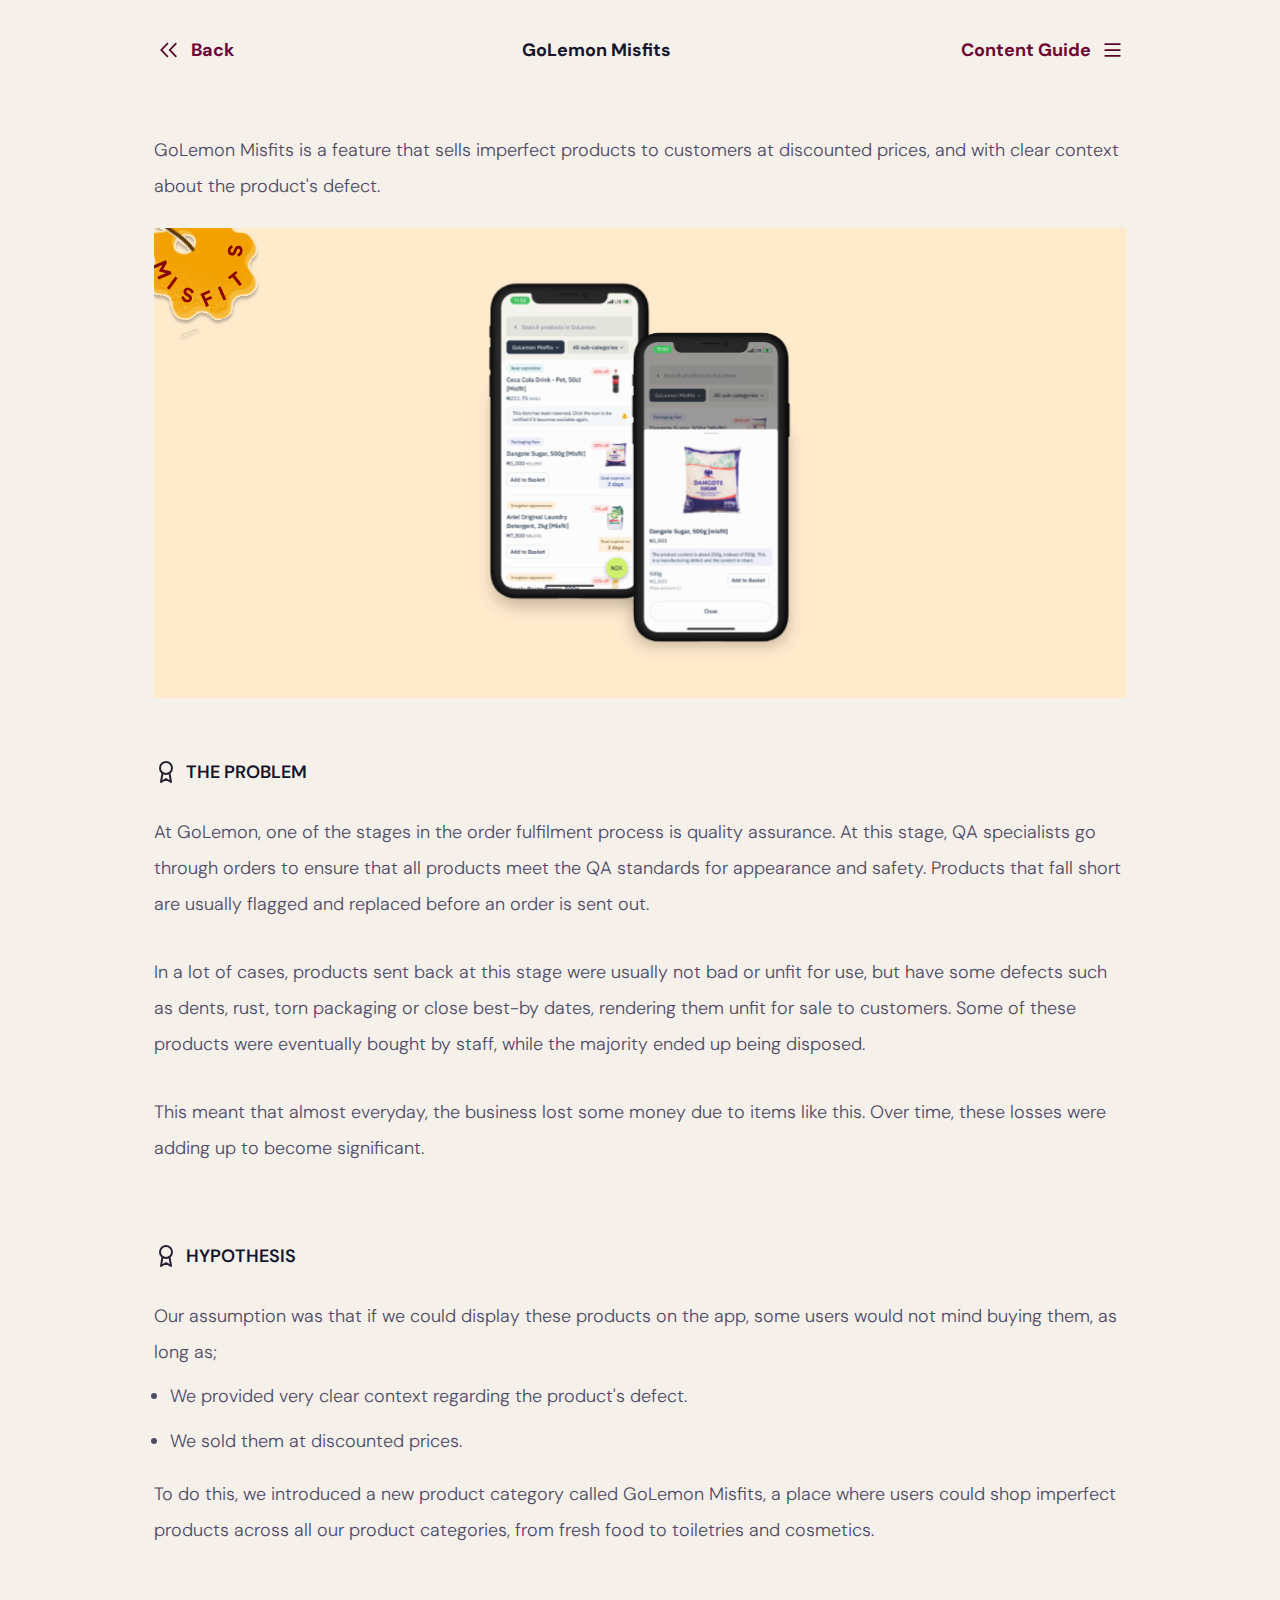
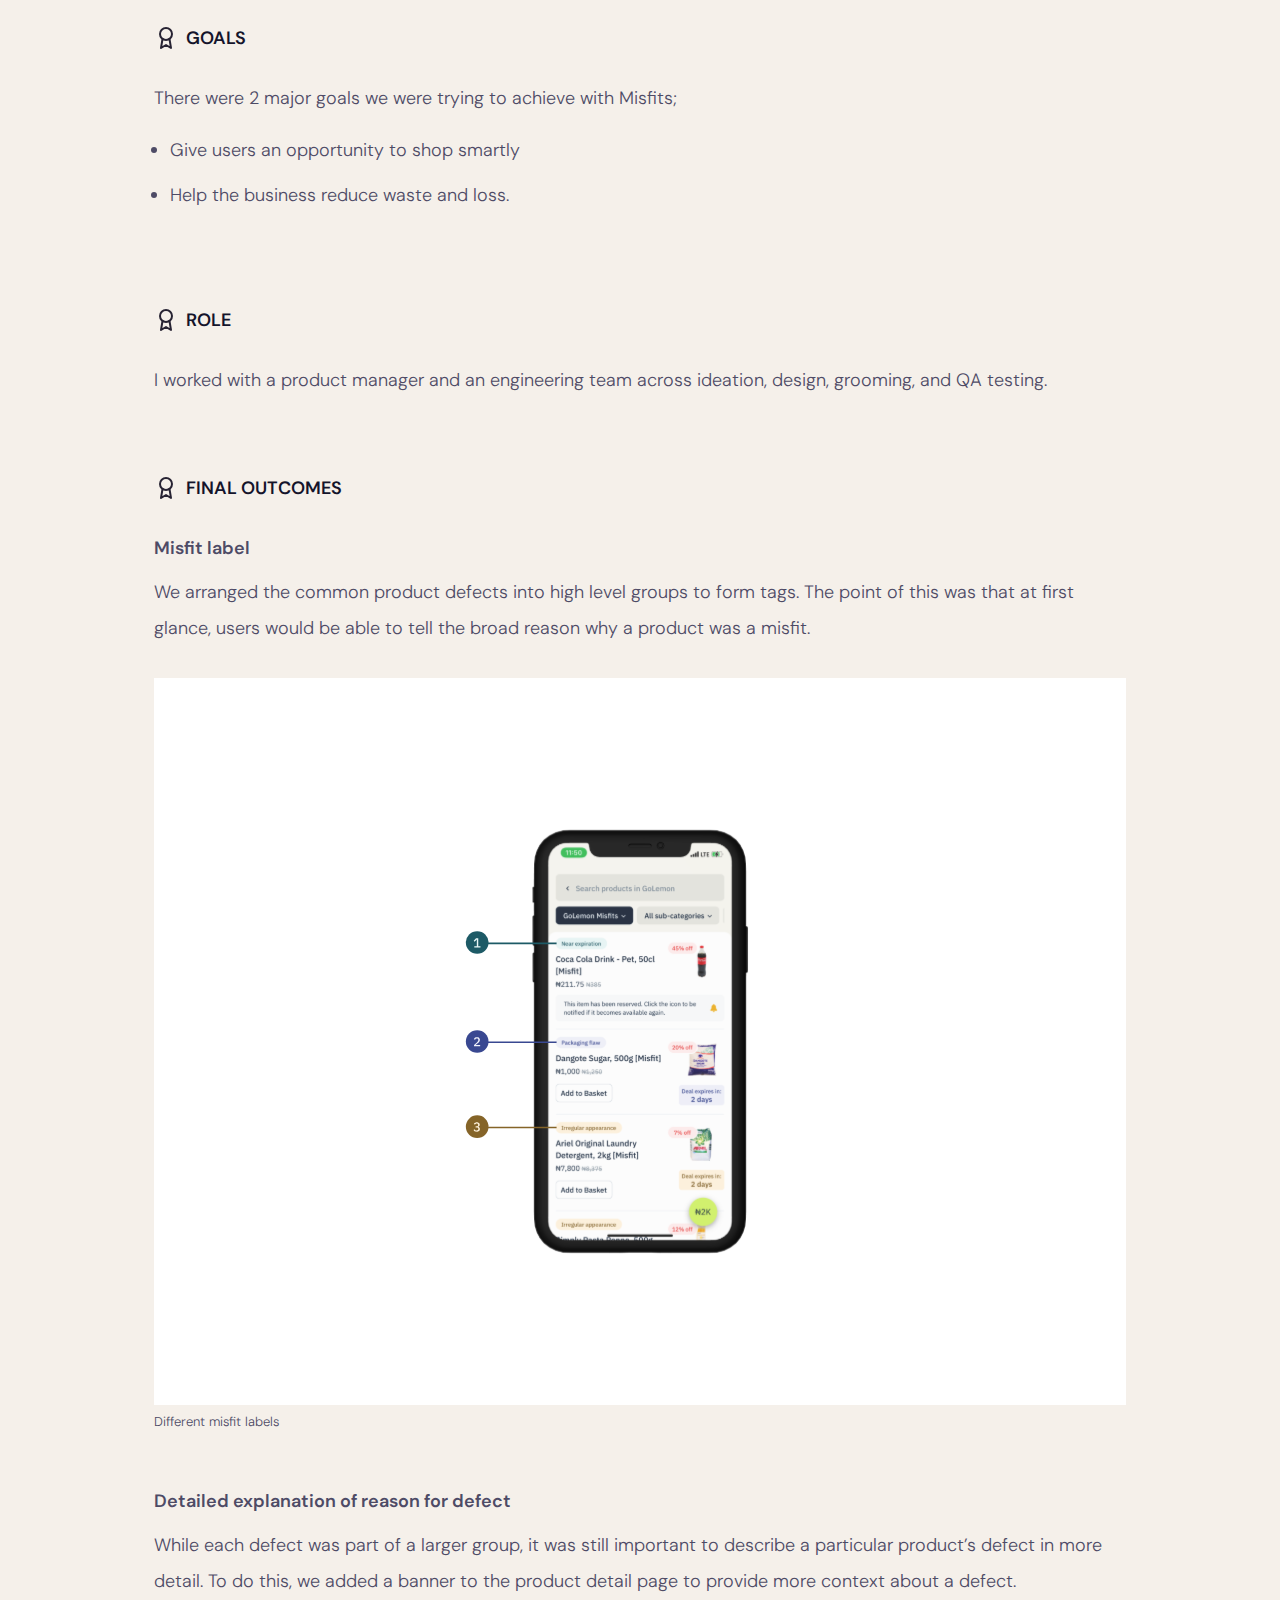
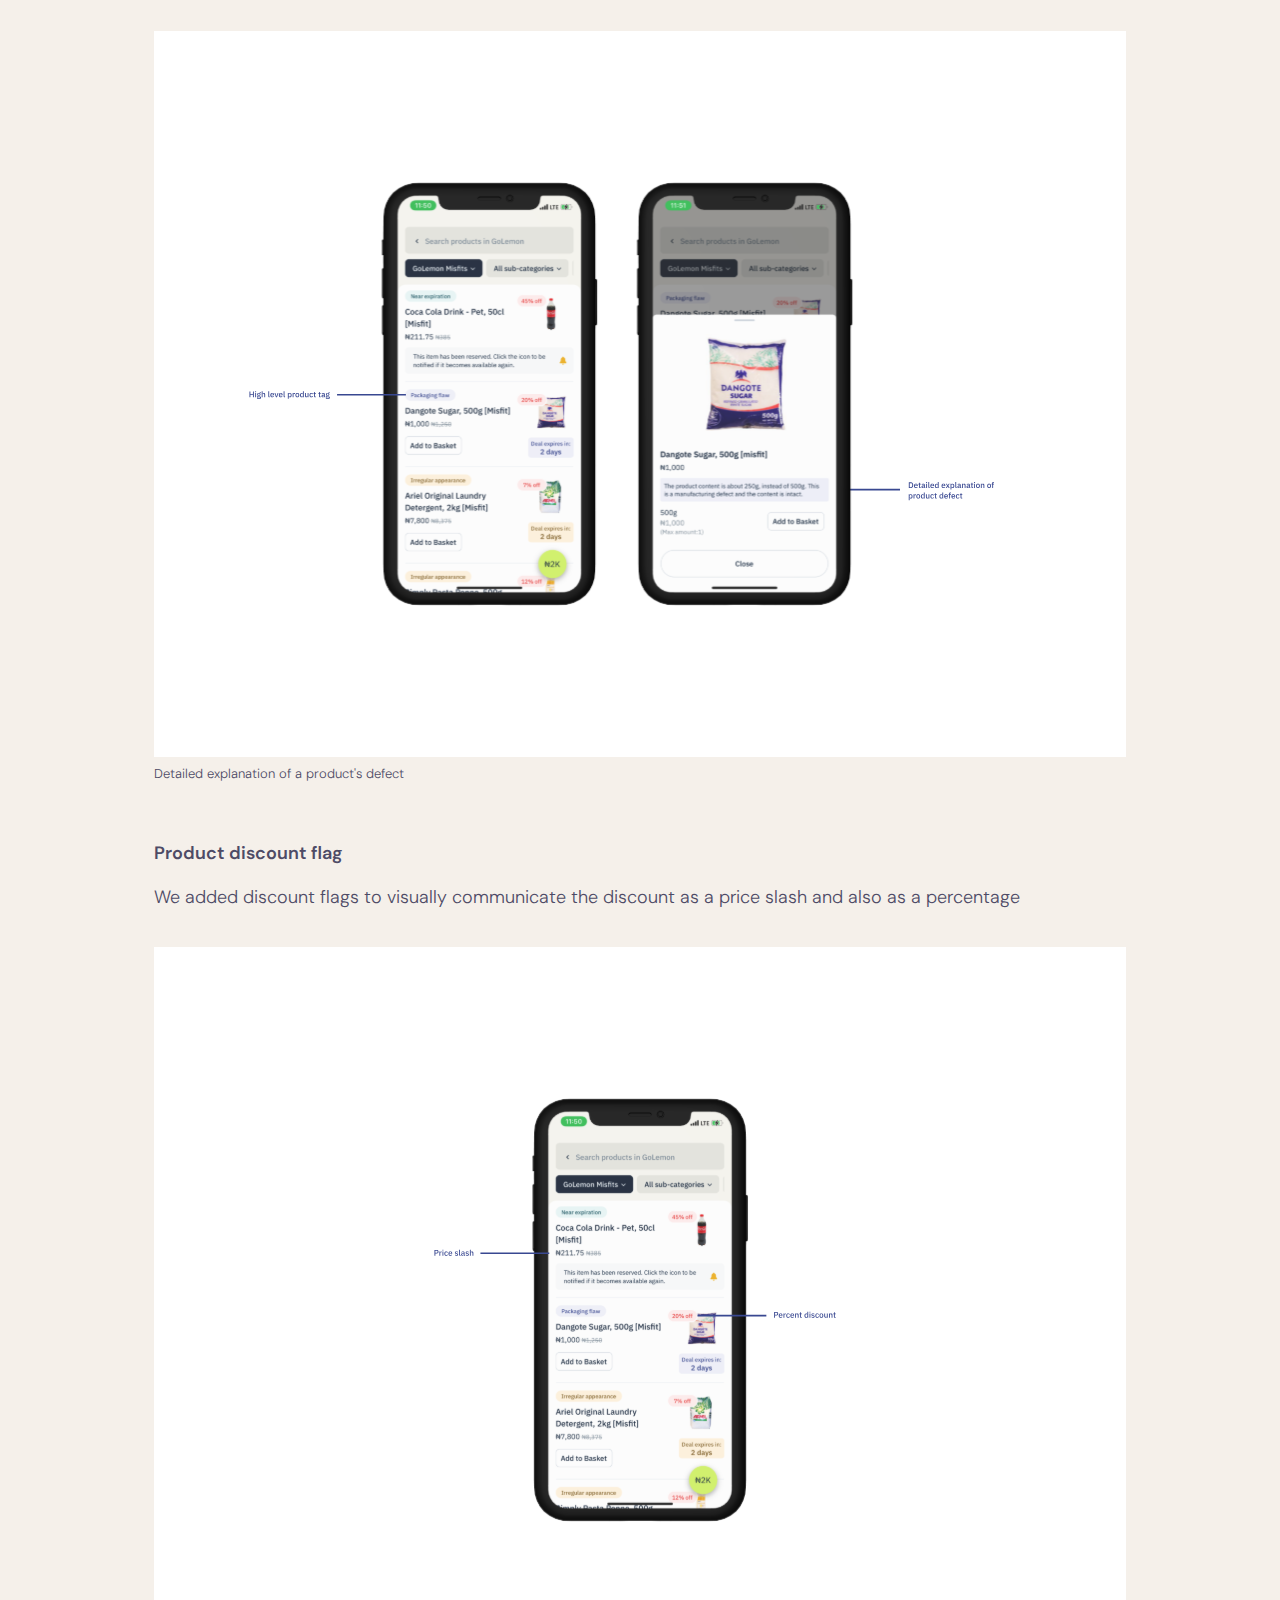
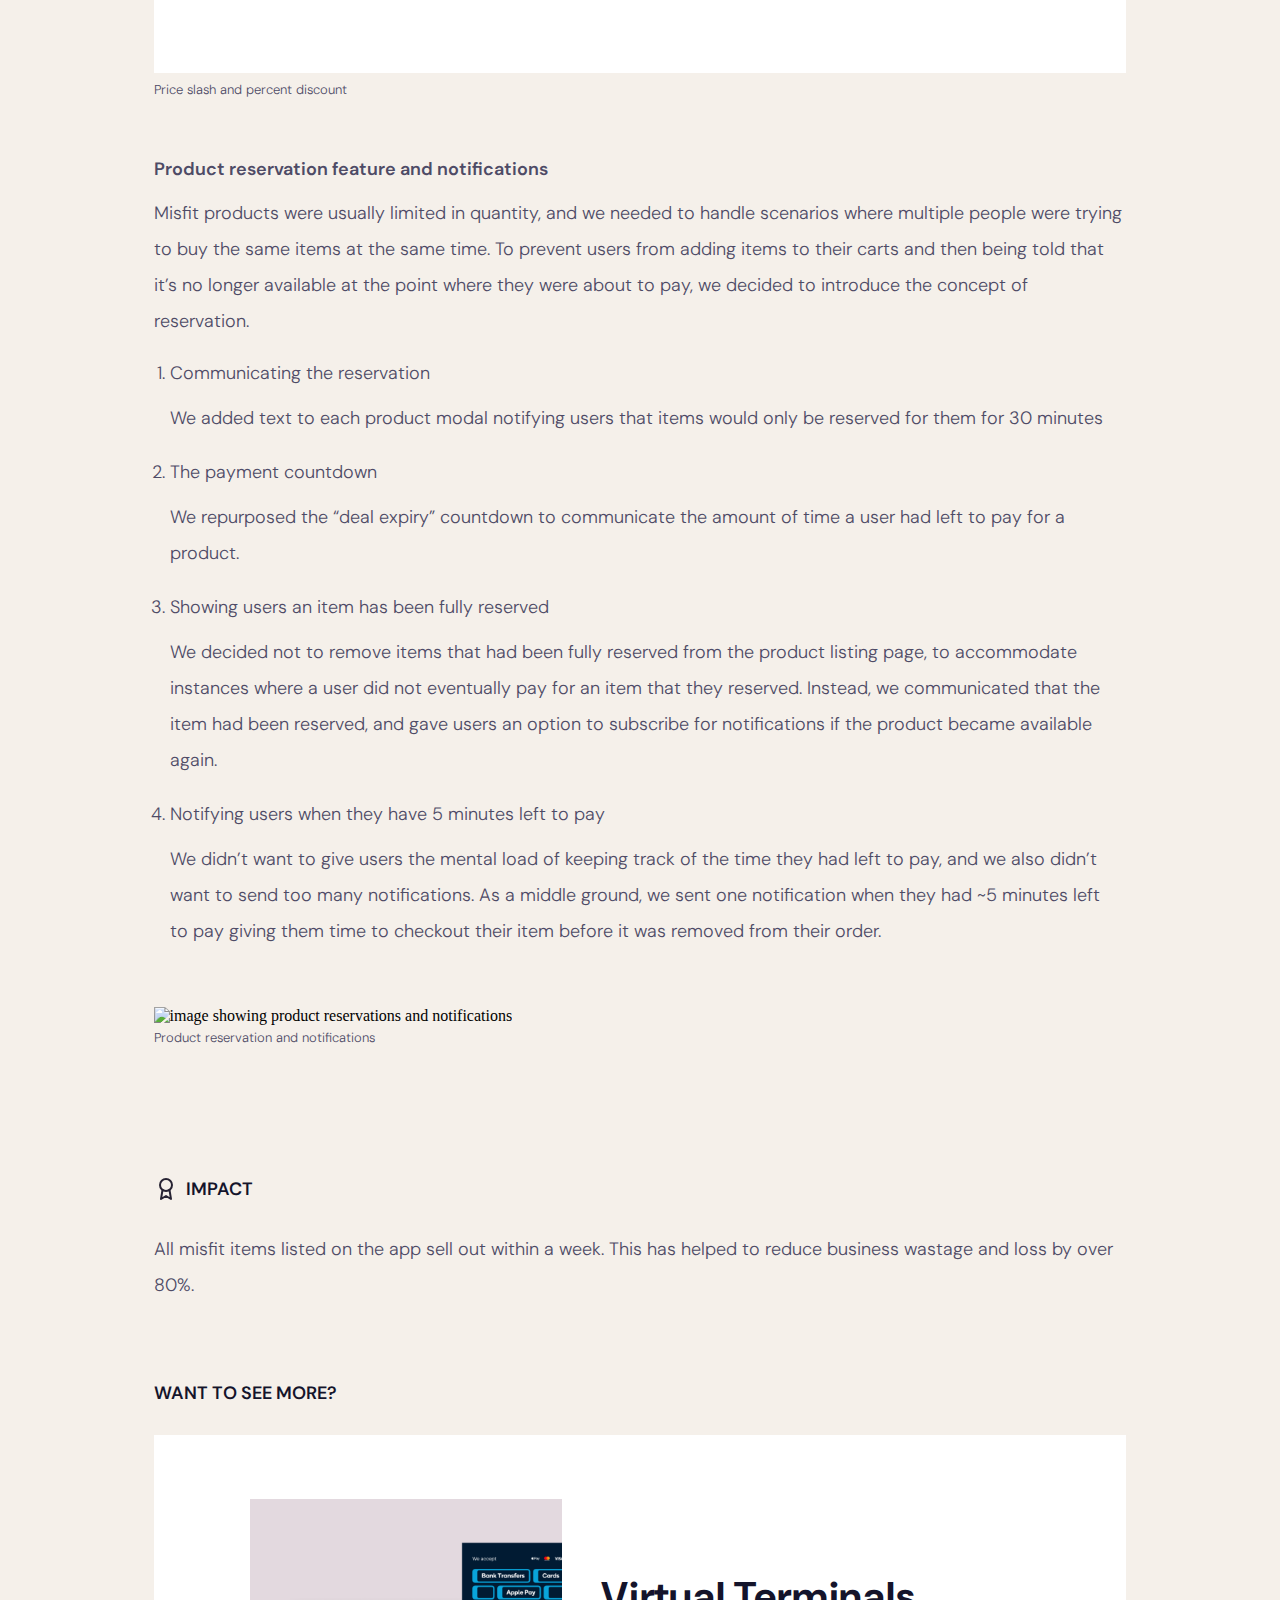
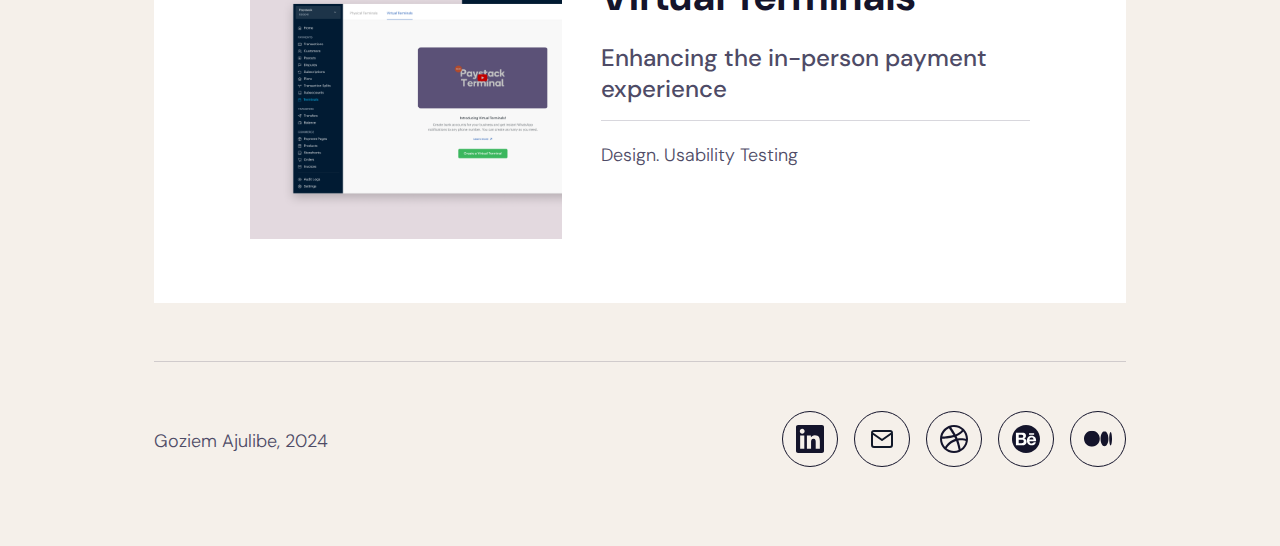
==== misfits.html @ fb0f704a "Misfits update" ====
<!DOCTYPE html>

<html lang="en">

    <head>
    <meta charset="UTF-8">
    <meta name="viewport" content="width=device-width, initial-scale=1.0">
    <title>GoLemon Misfits</title>
    <link href="./styles.css" rel="stylesheet"/>
    <link rel="preconnect" href="https://fonts.googleapis.com">
        <link rel="preconnect" href="https://fonts.gstatic.com" crossorigin>
        <link href="https://fonts.googleapis.com/css2?family=DM+Sans:ital,opsz,wght@0,9..40,100..1000;1,9..40,100..1000&display=swap" rel="stylesheet">
    </head>


    <body>

        <div class="page-nav">
            <a href="./index.html">
                <div class="back">
                  <img src="./Icons/chevron-left.png" alt="back arrow" width="30%">
                  <p class="CTA-text">Back</p>
                </div>
            </a>

            <p class="page-heading">GoLemon Misfits</p>

            <div class="guide">
                <p class="CTA-text">Content Guide</p>
                <img src="./Icons/hamburger menu.svg" alt="hamburger-menu" width="15%">
            </div>
        </div>


        <main>

            <div class="introduction">
                <p>GoLemon Misfits is a feature that sells imperfect products to customers at discounted prices, and with clear context about the product's defect.</p>
          
                <img src="./image assets/GoLemon/Misfits header.svg" alt="an image showing the misfits section on the GoLemon app" width="100%"/>
            </div>

            <div class="section-heading">
                <img src="./Icons/section icon.svg" alt="section icon">
                <p class="section-text">THE PROBLEM</p>
            </div>
            
          
            <div class="the-problem" id="GM-problem">
                <p>At GoLemon, one of the stages in the order fulfilment process is quality assurance. At this stage, QA specialists go through orders to ensure that all products meet the QA standards for appearance and safety. Products that fall short are usually flagged and replaced before an order is sent out.</p>

                <p>In a lot of cases, products sent back at this stage were usually not bad or unfit for use, but have some defects such as dents, rust, torn packaging or close best-by dates, rendering them unfit for sale to customers. Some of these products were eventually bought by staff, while the majority ended up being disposed.</p>

                <p>This meant that almost everyday, the business lost some money due to items like this. Over time, these losses were adding up to become significant.</p>
                
            </div>

            <div class="section-heading">
                <img src="./Icons/section icon.svg" alt="section icon">
                <p class="section-text">HYPOTHESIS</p>
              </div>

            <div class="hypothesis" id="GM-hypothesis">
                <p>Our assumption was that if we could display these products on the app, some users would not mind buying them, as long as; </p>
                <ul>
                    <li>We provided very clear context regarding the product's defect.</li>
                    <li>We sold them at discounted prices.</li>
                </ul>
                <p>To do this, we introduced a new product category called GoLemon Misfits, a place where users could shop imperfect products across all our product categories, from fresh food to toiletries and cosmetics.</p>
            </div>

            <div class="section-heading">
                <img src="./Icons/section icon.svg" alt="section icon">
                <p class="section-text">GOALS</p>
              </div>

            <div class="goals" id="GM-goals">
                <p>There were 2 major goals we were trying to achieve with Misfits;</p>
                <ul>
                    <li>Give users an opportunity to shop smartly</li>
                    <li>Help the business reduce waste and loss.</li>
                </ul>
            </div>
          
            <div class="role" id="GM-role">
                <div class="section-heading">
                    <img src="./Icons/section icon.svg" alt="section icon">
                    <p class="section-text">ROLE</p>
                </div>
                <p>I worked with a product manager and an engineering team across ideation, design, grooming, and QA testing.</p>
            </div>

            
            <div class="final-outcomes" id="GM-outcome">
                <div class="section-heading">
                    <img src="./Icons/section icon.svg" alt="section icon">
                    <p class="section-text">FINAL OUTCOMES</p>
                </div>

                <div class="subsection">
                    <p class="bold">Misfit label</p>
                    <p>We arranged the common product defects into high level groups to form tags. The point of this was that at first glance, users would be able to tell the broad reason why a product was a misfit. </p>
                    <div class="image">
                        <img src="./image assets/GoLemon/Different misfit labels.svg" alt="image showing the different misfit labels" width="100%" />
                        <p class="image-label">Different misfit labels</p>
                    </div>
                </div>

                <div class="subsection">
                    <p class="bold">Detailed explanation of reason for defect</p>
                    <p>While each defect was part of a larger group, it was still important to describe a particular product’s defect in more detail. To do this, we added a banner to the product detail page to provide more context about a defect.</p>
                    <div class="image">
                        <img src="./image assets/GoLemon/Detailed explanation of a product’s defect.svg" alt="image showing the detailed explanation of a product's defect" width="100%" />
                        <p class="image-label">Detailed explanation of a product's defect</p>
                    </div>
                </div>

                <div class="subsection">
                    <p class="bold">Product discount flag</p>
                    <p>We added discount flags to visually communicate the discount as a price slash and also as a percentage</p>
                    <div class="image">
                        <img src="./image assets/GoLemon/Price slash and percent discount.svg" alt="image showing the price slash and percent discount" width="100%" />
                        <p class="image-label">Price slash and percent discount</p>
                    </div>
                </div>

                <div class="subsection">
                    <p class="bold">Product reservation feature and notifications</p>
                    <p>Misfit products were usually limited in quantity, and we needed to handle scenarios where multiple people were trying to buy the same items at the same time. To prevent users from adding items to their carts and then being told that it’s no longer available at the point where they were about to pay, we decided to introduce the concept of reservation.</p>

                    <ol>
                        <li>Communicating the reservation</li>
                          <p>We added text to each product modal notifying users that items would only be reserved for them for 30 minutes</p>
                        <li>The payment countdown</li>
                            <p>We repurposed the “deal expiry” countdown to communicate the amount of time a user had left to pay for a product.</p>
                        <li>Showing users an item has been fully reserved</li>
                          <p>We decided not to remove items that had been fully reserved from the product listing page, to accommodate instances where a user did not eventually pay for an item that they reserved. Instead, we communicated that the item had been reserved, and gave users an option to subscribe for notifications if the product became available again.</p>
                        <li>Notifying users when they have 5 minutes left to pay</li>
                          <p>We didn’t want to give users the mental load of keeping track of the time they had left to pay, and we also didn’t want to send too many notifications. As a middle ground, we sent one notification when they had ~5 minutes left to pay giving them time to checkout their item before it was removed from their order.</p>
                    </ol>

                    <div class="image">
                        <img src="./image assets/GoLemon/Product reservation and notifications.svg" alt="image showing product reservations and notifications" width="100%" />
                        <p class="image-label">Product reservation and notifications</p>
                    </div>
                    
                </div>
            </div>
            
            <div class="impact" id="GM-impact">
                <div class="section-heading">
                  <img src="./Icons/section icon.svg" alt="section icon">
                  <p class="section-text">IMPACT</p>
                </div>
                <p>
                    All misfit items listed on the app sell out within a week. This has helped to reduce business wastage and loss by over 80%. 
                </p>
            </div>



            <div class="section-heading">
                <p class="section-text">WANT TO SEE MORE?</p>
            </div>

            <a href="./Virtual-terminals.html">
                <div class="see-more">
                    <img src="./image assets/VT/VT - Final.png" width="40%" alt="image of the next project - Virtual Terminals"/>
                    <div>
                    <h1>Virtual Terminals</h1>
                    <h4>Enhancing the in-person payment experience</h4>
                    <div></div>
                    <p>Design. Usability Testing</p>
                    </div>
                </div>
            </a>

            <div class="guide-container closed">
                <div class="guide-heading">
                  <p class="CTA-text2">Content guide</p>
                  <img class="close-icon" src="./Icons/x.svg">
                </div>
                <div class="content-guide">
                    <a href="#GM-problem"><div class="guide-item"><p>The Problem</p></div></a>
                    <a href="#GM-hypothesis"><div class="guide-item"><p>Hypothesis</p></div></a>
                    <a href="#GM-goals"><div class="guide-item"><p>Goals</p></div></a>
                    <a href="#GM-role"><div class="guide-item"><p>Role</p></div></a>
                    <a href="#GM-outcome"><div class="guide-item"><p>Final Outcomes</p></div></a>
                    <a href="#GM-impact"><div class="guide-item"><p>Impact</p></div></a>
                </div>
            </div>

            </main>

            <footer>
                <div id="footer-content">
                    <p>Goziem Ajulibe, 2024</p>
                    <div id="footer-icons">
                        <a href="https://www.linkedin.com/in/goziem-ajulibe" class="icon"><img src="./Icons/linkedin.svg" alt="linkedin logo" ></a>
                        <a href="mailto:goziemajulibe@gmail.com" class="icon"><img src="./Icons/email.svg" alt="email logo" ></a>
                        <a href="https://dribbble.com/Goziem" class="icon"><img src="./Icons/dribbble.svg" alt="dribbble logo" ></a>
                        <a href="https://www.behance.net/goziem" class="icon"><img src="./Icons/behance.svg" alt="behance logo" ></a>
                        <a href="https://medium.com/@goziem-ajulibe" class="icon"><img src="./Icons/medium.svg" alt="medium logo" ></a>
                    </div>
                </div>
              </footer>

        <script src="./script.js"></script>

    </body>

</html>
---- styles.css ----
html {
    scroll-behavior: smooth;
    scroll-padding-top: 10em;
}


*{
    margin: 0px;
    padding: 0px;
}

body{
    background-color: #F5F0EA;
    width: 100vw;
}

a{
    font-family: "DM Sans", sans-serif;
    font-optical-sizing: auto;
    font-weight: 600;
    font-size: medium;   
    text-decoration: none;
    cursor: pointer;
    color: #4E4B66;
}

a:visited{
    color: #4E4B66;
}

a:hover{
    color: #40031D;
}


.nav-content{
    font-family: "DM Sans", sans-serif;
    font-weight: 600;
    font-size: medium;
    color: #4E4B66;
    display: flex;
    gap: 3em;
    justify-content: flex-end;
    align-items: center;
}

header{
    display: flex;
    gap: 3em;
    justify-content: space-between;
    align-items: center;
    padding: 2em 12%;
    background-color: #F5F0EA;
    position: sticky;
    top: 0;
    z-index: 1;
}

.hamburger-menu{
    display: none;
}

main{
    padding: 0% 12%;
}

.main-collapsed{
    width: 60%;
}

#hero{
    display: flex;
    flex-direction: column;
    padding-bottom: 4em;
    height: 100vh;
}

.hero-content{
    display: flex;
    padding-top: 8%;
}

.hero-text{
    display: flex;
    flex-direction: column;
    gap: 0.5em;
    width: 70%;
}

p{
    font-family: "DM Sans", sans-serif;
    font-weight: 300;
    font-size: large;  
    line-height: 200%;
    color: #4E4B66;
}

.label{
    font-weight: 500;
}

h1,h2{
    font-family: "DM Sans", sans-serif;
    font-weight: bold;
    font-size: 2.5em;
    line-height: 150%;
    letter-spacing: 0.02em;
    color: #14142B;
}

h2{
    padding-bottom: 0.5em;
}



.hero-left{
    display: flex;
    flex-direction: column;
    justify-content: space-between;
}

.hero-icons{
    display: flex;
    flex-direction: column;
    gap: 2em;
}

.hero-right{
    display: flex;
    flex-direction: column;
    justify-content: left;
    gap: 2em;
    height: 70vh;
}

.icon{
    width: 56px;
}

.hero-right > .chevron{
    display: none;
}

.straight-line{
    width: 28px;
    border-right: 1px solid #4e4b6638;
    height: 50em;
}


.horizontal-line{
    width: 10em;
    border-top: 1px solid #4e4b6638;
}

#section-title{
    display: flex;
    align-items: center;
    gap: 1em;
    width: 100%;
}

.project-image{
    width: 100%;
}

.project-group{
    display: flex;
    justify-content: space-between;
    gap: 3em;
}

#selected-projects{
    display: flex;
    flex-direction: column;
    gap: 3em;
    padding-bottom: 6em;
}

.projects{
    display: flex;
    flex-direction: column;
    gap: 1em;
    margin-bottom: 3em;
}


.section-right{
    position: relative;
    top: 5em;
    padding-bottom: 3em;
}

#about-me{
    display: flex;
    flex-direction: column;
    gap: 3em;
    padding-bottom: 4em;
}

.section-text{
    display: flex;
    flex-direction: column;
    gap: 2em;
}

#section-title2{
    display: flex;
    align-items: center;
    gap: 1em;
    width: 100%;
    justify-content: right;
}

button{
    width: 200px;
    padding: 24px 48px;
    border: none;
    border-radius: 8px;
    background-color: #6D0632;
    color: white;
    font-family: "DM Sans", sans-serif;
    font-weight: 300;
    font-size: large;  
    cursor: pointer;
}

button:hover{
    background-color: #40031D;
}


#section-content{
    display: flex;
    flex-direction: column;
    gap: 4em;
}

footer{
    padding: 2% 12%;  
}

#footer-content{
    display: flex;
    justify-content: space-between;
    align-items: center;
    border-top: 1px solid #4e4b6638;
    padding: 5% 0%;
}

#footer-icons{
    display: flex;
    gap: 1em;
}

.CTAs{
    display: flex;
    justify-content: space-between;
    align-items: center;
}


.page-nav{
    display: flex;
    justify-content: space-between;
    align-items: center;
    padding: 2em 12%;
    background-color: #F5F0EA;
    position: sticky;
    top: 0;
    z-index: 1;
}

.back {
    display: flex;
    align-items: center;
    gap: 0.5em;
    cursor: pointer;
}

.guide{
    display: flex;
    align-items: center;
    justify-content: flex-end;
    gap: 0.5em;
    cursor: pointer;
}

.CTA-text{
    color: #6D0632;
    font-weight: 700; 
}

.CTA-text2{
    color: #6D0632;
    font-weight: 700; 
}

.page-heading{
    color: #14142B;
    font-weight: 700;
}


.CTA-text:hover, .CTA-text2:hover, .guide:hover{
    color: #40031D;
}

.guide-container{
    display: flex;
    flex-direction: column;
    gap: 3em;
    background-color: #F5F0EA;
    height: 100vh;
    padding: 2em 2em;
    width: 20%;
    box-shadow: -4px 0px 16px 0px #0000000F;
    position: fixed;
    top: 0px;
    right: 0px;
    z-index: 2;
}

.guide-heading{
    display: flex;
    width: 100%;
    justify-content: space-between;
    align-items: center;
}

.guide-item{
    border-bottom: 1px solid #00000033;
    padding-bottom: 24px;
}

.last-item{
    border-bottom: none;
}

.content-guide{
    display: flex;
    flex-direction: column;
    gap: 24px;
}

.open{
    display: flex;
}

.closed{
    display: none;
}

.close-icon{
    cursor: pointer;
}

.introduction{
    display: flex;
    flex-direction: column;
    gap: 1.5em;
    padding: 2em 0em;
}

.section-heading{
    display: flex;
    gap: 0.5em;
    padding: 1.5em 0em;
}

.section-text{
    color: #14142B;
    font-weight: 600;
}

.the-problem{
    display: flex;
    flex-direction: column;
    padding-bottom: 3em;
}

li{
    font-family: "DM Sans", sans-serif;
    font-weight: 300;
    font-size: large;  
    line-height: 200%;
    color: #4E4B66;
    padding-bottom: 0.5em;
}

.bold{
    font-weight: 600;
}

.block{
    padding: 1.5em 1em;
    background-color: #E1D7DD;
    border-left: 4px solid #272333;
    margin: 1em 0em;
    padding: 1.5em 1em;
}

.block2{
    padding: 1.5em 1em;
    background-color: #CDEBFA;
    border-left: 4px solid #011b33;
    margin: 1em 0em;
    padding: 1.5em 1em;
}

.goals{
    display: flex;
    flex-direction: column;
    gap: 0.5em;
    padding-bottom: 3em;
}

.subsection{
    display: flex;
    flex-direction: column;
    gap: 0.5em;
    padding-top: 2em;
}

.image-label{
    font-size:small;
}

.image {
    padding: 1.5em 0em;
}

.role, .timeline, .brainstorming, .usability-testing, .final-outcomes, .impact, .lessons, .research, .hypothesis{
    padding-bottom: 3em;
}

.usability-testing > .subsection{
    padding-top: 0em;
}


ol, ul{
    margin: 0.5em 1em;
}


ol > img{
    padding: 1em 0em 2.5em 0em;
}

.see-more > div{
    display: flex;
    flex-direction: column;
    gap: 1em;
}

h4{
    font-family: "DM Sans", sans-serif;
    font-weight: 500;
    font-size: 1.5em;  
    color: #4E4B66;
}

.see-more > div > div{
    border-bottom: 1px solid #4e4b6638;
    width: 100%;
}

.see-more{
    display: flex;
    align-items: center;
    gap: 5%;
    background-color: #FFFFFF;
    padding: 4em 6em;
    margin-bottom: 2em;
}

.hamburger-menu{
    display: none;
}

.research > .subsection, .final-outcomes > .subsection{
    padding-top: 0em;
    padding-bottom: 1.5em;
}

.video{
    margin-top: 2em;
}

.scroll-effect{
    border-bottom: none;
    box-shadow: 0px 2px 10px 0px rgba(0, 0, 0, 0.04);
}

#GM-problem{
    display: flex;
    flex: column;
    gap: 2em;
}

#GM-outcome ol > p {
    padding-bottom: 1em;
}






















@media  (max-width:890px) {
    p{
        font-family: "DM Sans", sans-serif;
        font-weight: 300;
        font-size: medium;  
        line-height: 200%;
        color: #4E4B66;
    }

    h1,h2{
        font-family: "DM Sans", sans-serif;
        font-weight: bold;
        font-size: 2em;
        line-height: 150%;
        letter-spacing: 0.02em;
        color: #14142B;
    }

    li{
        font-size: medium; 
    }

    h4{
        font-weight: 500;
        font-size: 1em;  
    }

    .see-more{
        display: flex;
        align-items: center;
        gap: 5%;
        background-color: #FFFFFF;
        padding: 2em 4em;
    }

    .guide-container{
        width: 30%;
    }
}











@media  (max-width:680px) {
    p{
        font-family: "DM Sans", sans-serif;
        font-weight: 300;
        font-size: medium;  
        line-height: 200%;
        color: #4E4B66;
    }

    h1,h2{
        font-family: "DM Sans", sans-serif;
        font-weight: bold;
        font-size: 1.5em;
        line-height: 150%;
        letter-spacing: 0.02em;
        color: #14142B;
    }

    h4{
        font-size: 1em;  
    }

    li{
        font-size: medium;
    }

    .see-more{
        padding: 1em 2em;
    }

    .guide-container{
        width: 30%;
    }

    
    
}


















@media  (max-width:600px) {

    main{
        padding: 0% 8%;
    }

    .page-nav{
        padding: 2em 8%;
    }


    header{
        border-bottom: none;
    }

    p{
        font-family: "DM Sans", sans-serif;
        font-weight: 300;
        font-size: small;  
        line-height: 200%;
        color: #4E4B66;
    }

    h1,h2{
        font-family: "DM Sans", sans-serif;
        font-weight: bold;
        font-size: 1.5em;
        line-height: 150%;
        letter-spacing: 0.02em;
        color: #14142B;
    }

    h4{
        font-size: 1em;  
    }

    .nav-content{
        display: none;
    }

    .hamburger-menu{
        display: block;
    }

    .guide > img{
        width: 32px;
    }

    .hero-content{
        display: flex;
        flex-direction: column;
        padding-top: 0%;
    }

    .hero-text{
        display: flex;
        flex-direction: column;
        align-items: center;
        gap: 0.5em;
        width: 100%;
        text-align: center;
    }

    .hero-icons{
        display: flex;
        flex-direction: row;
        justify-content: center;
        gap: 1em;
        height: auto;
        padding: 3em 0em;
    }

    .straight-line{
        display: none;
    }

    .project-group{
        display: flex;
        flex-direction: column;
        gap: 0em;
    }

    .icon{
        width: 15%;
    }

    .hero-right > .chevron{
        display: block;
    }

    .hero-left > a{
        display: none;
    }

    .hero-right{
        display: flex;
        flex-direction: column;
        justify-content: left;
        align-items: center;
        gap: 2em;
        height: auto;
        padding-top: 3em;
    }

    .horizontal-line{
        width: 5em;
    }

    .section-right{
        position: relative;
        top: 0em;
        padding-bottom: 0em;
    }

    .projects{
        align-items: center;
        cursor: pointer;
    }

    #selected-projects{
        padding-bottom: 4em;
    }

    .section-text > *{
        text-align: center;
    }

    #section-content{
        align-items: center;
    }


    .CTAs > .hide {
        display: none;
    }

    button{
        padding: 16px 24px;
    }

    #footer-content{
        flex-direction: column-reverse;
        gap: 2em;
        padding: 3em 0em;
    }

    li{
        font-size: small;
    }

    .see-more{
        display: flex;
        flex-direction: column;
        align-items: center;
        gap: 2em;
        background-color: #FFFFFF;
        padding: 2em 3em;
    }

    .see-more > img{
        width: 100%;
    }

    .see-more > div{
        width: 100%;
        align-items: center;
    }

    h4{
        text-align: center;
    }

    .CTA-text{
        display: none;
    }

    .back > img {
        width: 2em;
    }

    .block{
        padding: 1.5em 1em;
        margin: 1em 0;
    }

    .guide-container{
        width: 60%;
    }

    .hide{
        display: none;
    }

}
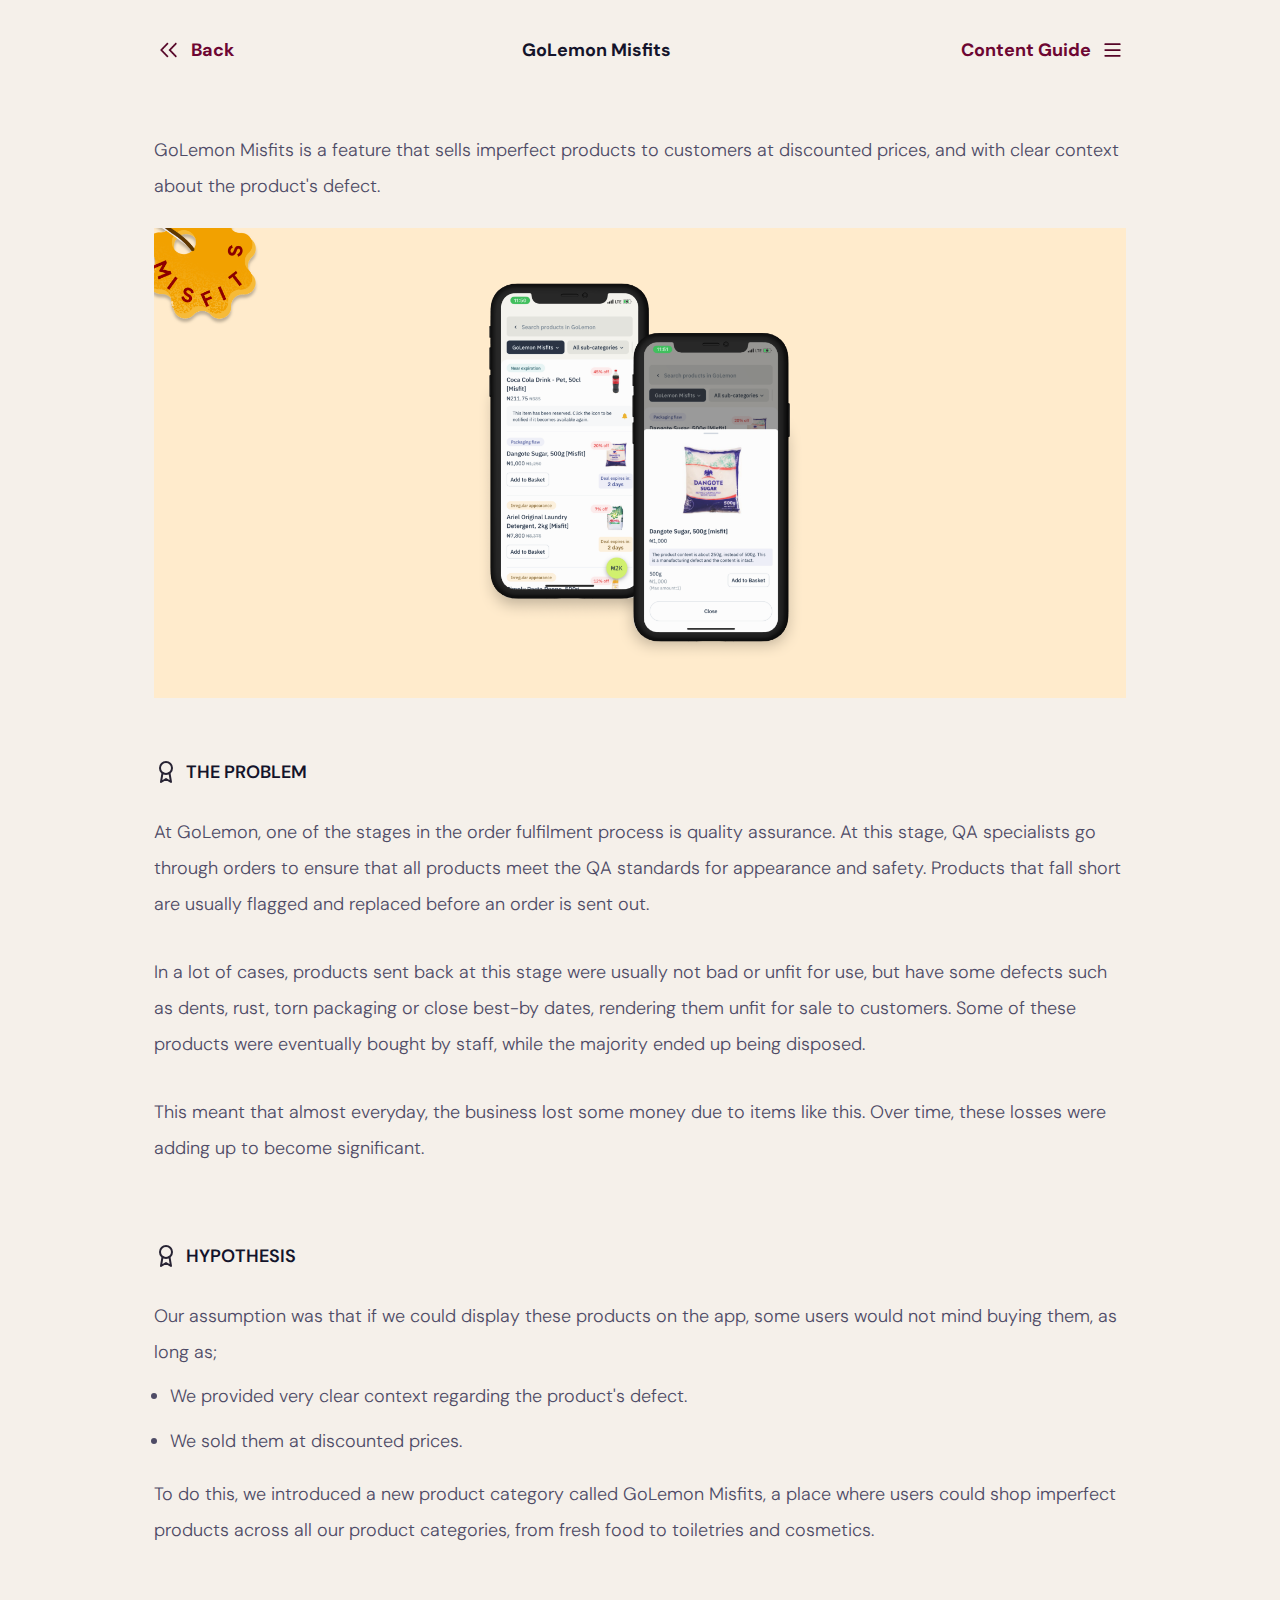
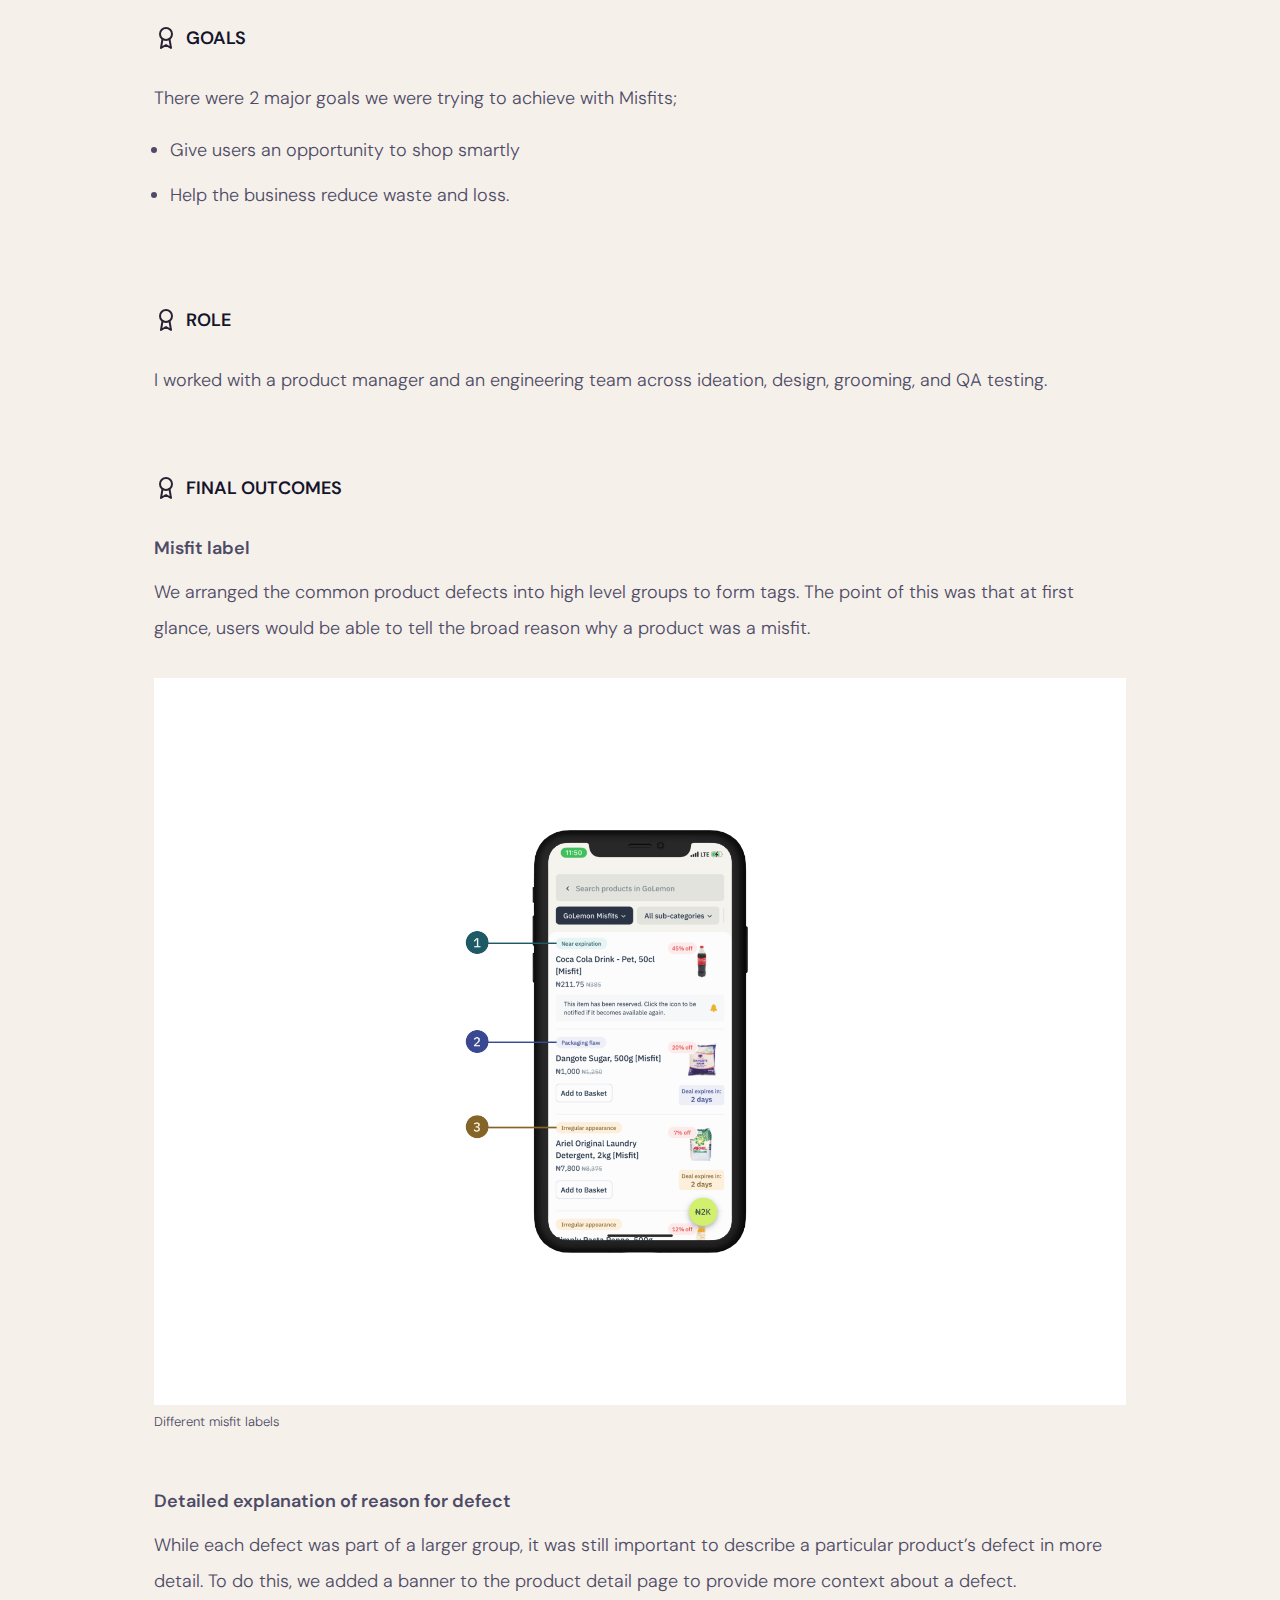
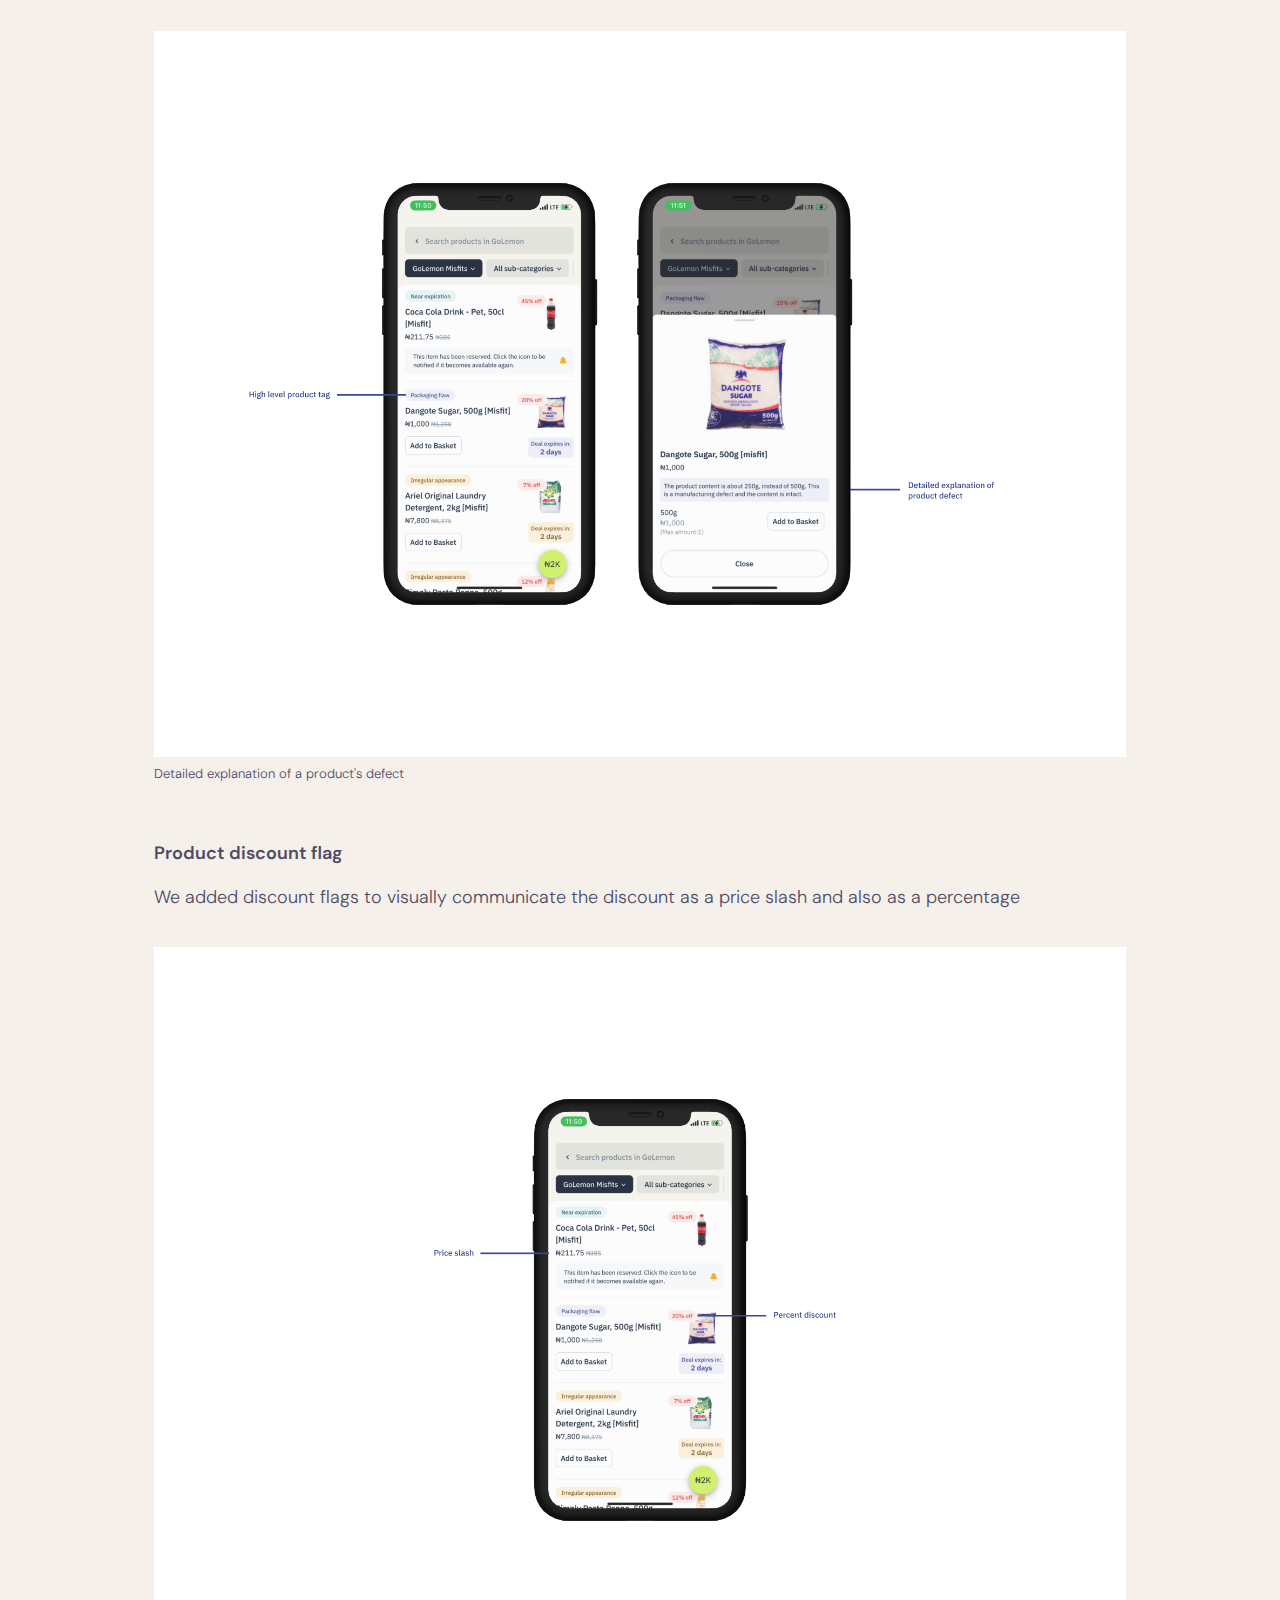
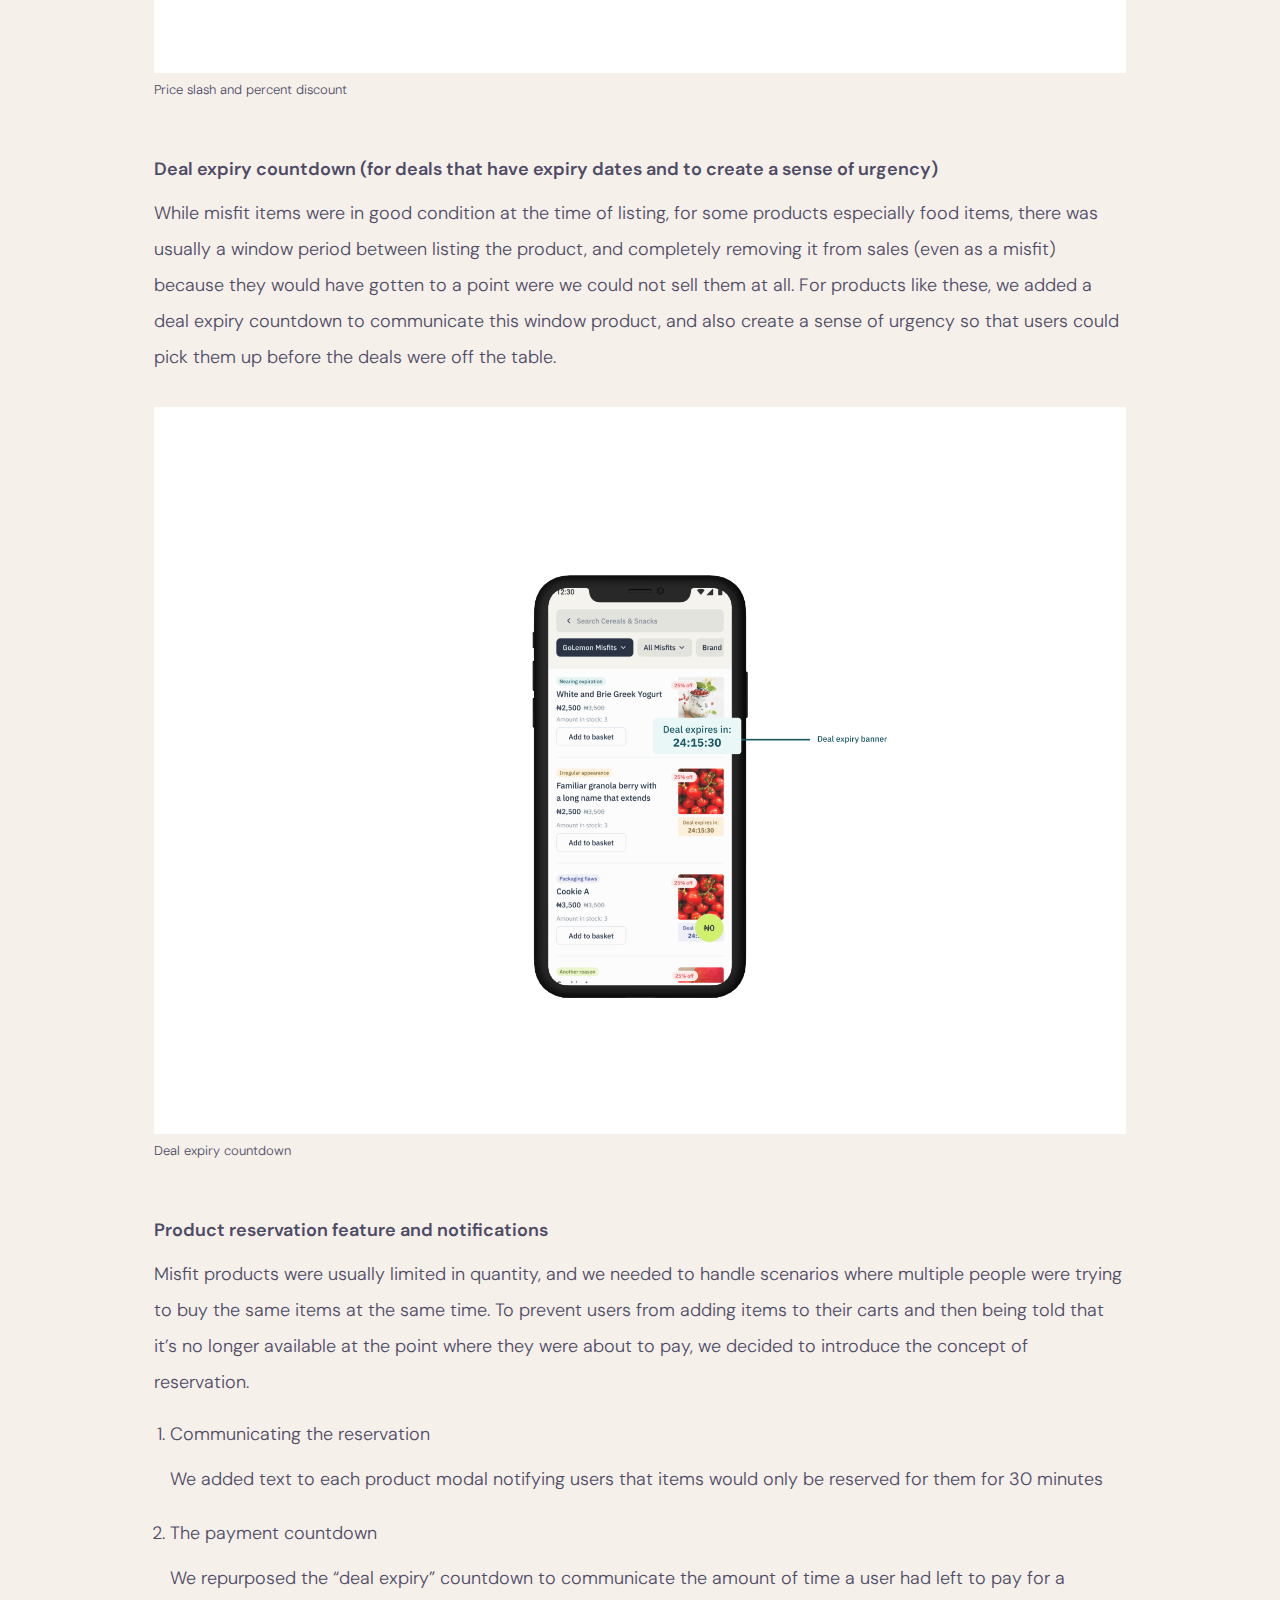
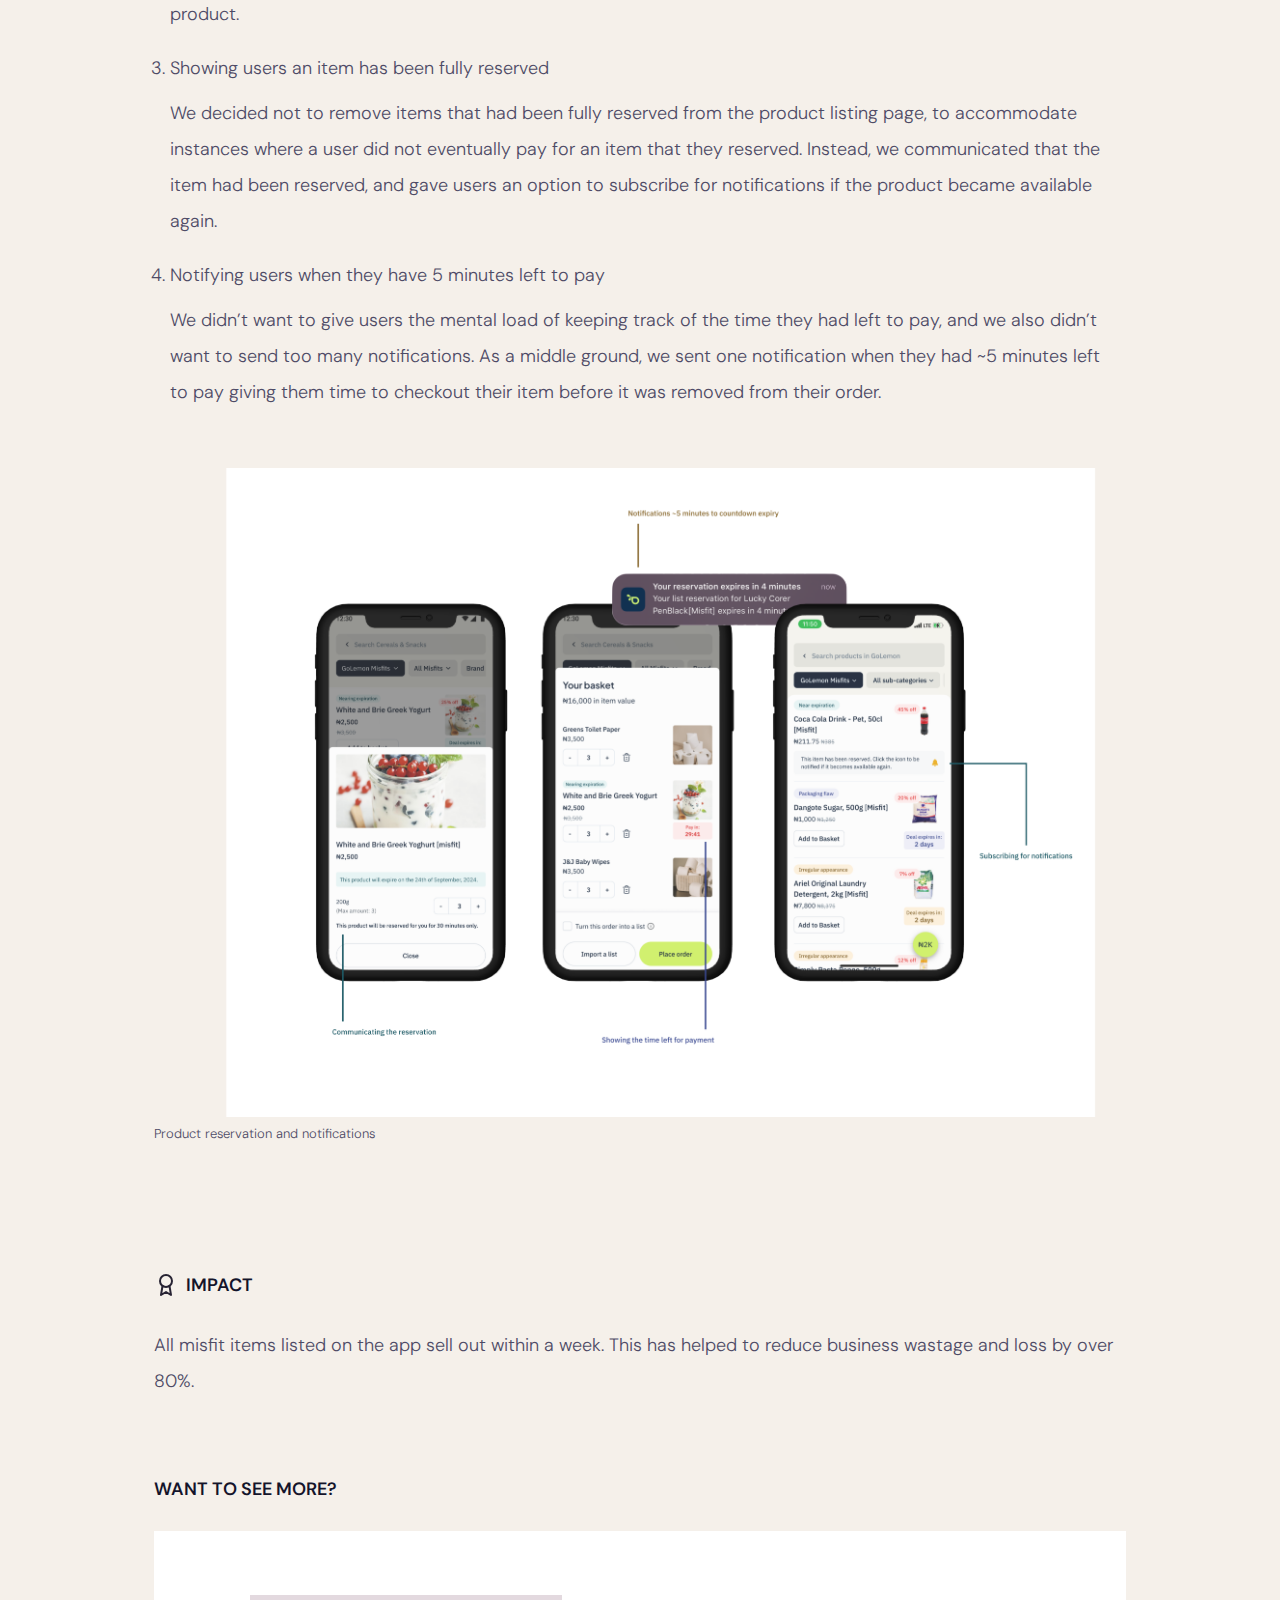
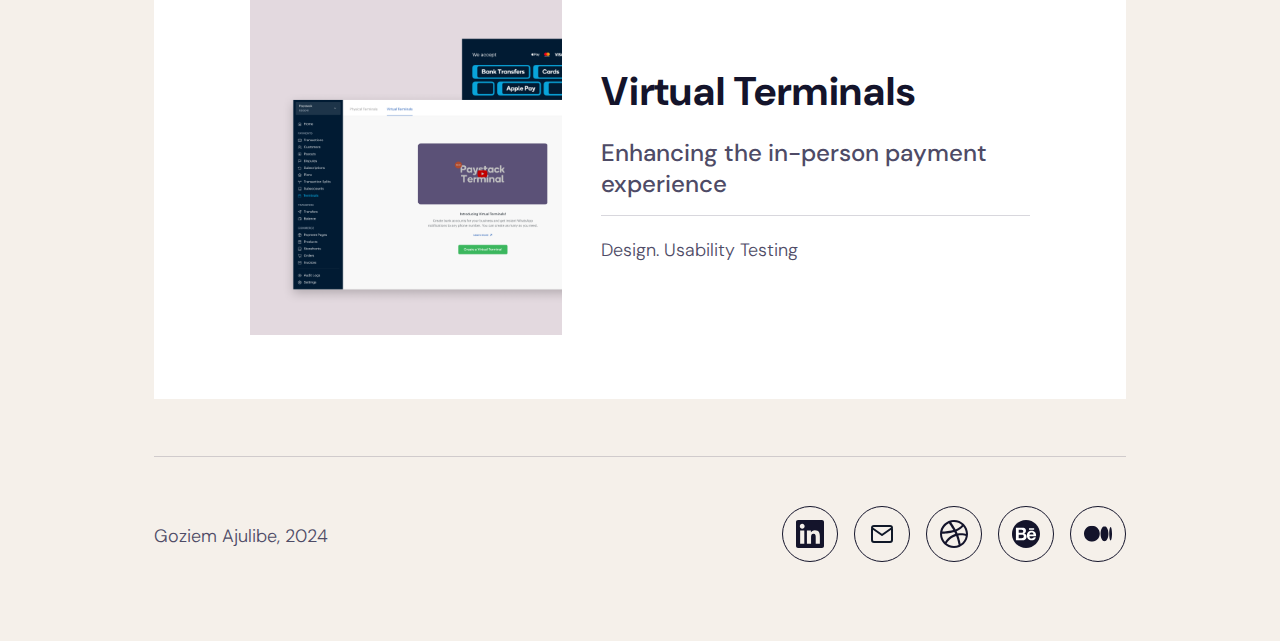
==== commit cf1a01d2: "Image and spacing updates" ====
--- a/misfits.html
+++ b/misfits.html
@@ -37,7 +37,7 @@
             <div class="introduction">
                 <p>GoLemon Misfits is a feature that sells imperfect products to customers at discounted prices, and with clear context about the product's defect.</p>
           
-                <img src="./image assets/GoLemon/Misfits header.svg" alt="an image showing the misfits section on the GoLemon app" width="100%"/>
+                <img src="./image assets/GoLemon/Misfits header.png" alt="an image showing the misfits section on the GoLemon app" width="100%"/>
             </div>
 
             <div class="section-heading">
@@ -101,7 +101,7 @@
                     <p class="bold">Misfit label</p>
                     <p>We arranged the common product defects into high level groups to form tags. The point of this was that at first glance, users would be able to tell the broad reason why a product was a misfit. </p>
                     <div class="image">
-                        <img src="./image assets/GoLemon/Different misfit labels.svg" alt="image showing the different misfit labels" width="100%" />
+                        <img src="./image assets/GoLemon/Different misfit labels.png" alt="image showing the different misfit labels" width="100%" />
                         <p class="image-label">Different misfit labels</p>
                     </div>
                 </div>
@@ -110,7 +110,7 @@
                     <p class="bold">Detailed explanation of reason for defect</p>
                     <p>While each defect was part of a larger group, it was still important to describe a particular product’s defect in more detail. To do this, we added a banner to the product detail page to provide more context about a defect.</p>
                     <div class="image">
-                        <img src="./image assets/GoLemon/Detailed explanation of a product’s defect.svg" alt="image showing the detailed explanation of a product's defect" width="100%" />
+                        <img src="./image assets/GoLemon/Detailed explanation of a product’s defect.png" alt="image showing the detailed explanation of a product's defect" width="100%" />
                         <p class="image-label">Detailed explanation of a product's defect</p>
                     </div>
                 </div>
@@ -119,8 +119,17 @@
                     <p class="bold">Product discount flag</p>
                     <p>We added discount flags to visually communicate the discount as a price slash and also as a percentage</p>
                     <div class="image">
-                        <img src="./image assets/GoLemon/Price slash and percent discount.svg" alt="image showing the price slash and percent discount" width="100%" />
+                        <img src="./image assets/GoLemon/Price slash and percent discount.png" alt="image showing the price slash and percent discount" width="100%" />
                         <p class="image-label">Price slash and percent discount</p>
+                    </div>
+                </div>
+
+                <div class="subsection">
+                    <p class="bold">Deal expiry countdown (for deals that have expiry dates and to create a sense of urgency)</p>
+                    <p>While misfit items were in good condition at the time of listing, for some products especially food items, there was usually a window period between listing the product, and completely removing it from sales (even as a misfit) because they would have gotten to a point were we could not sell them at all. For products like these, we added a deal expiry countdown to communicate this window product, and also create a sense of urgency so that users could pick them up before the deals were off the table.</p>
+                    <div class="image">
+                        <img src="./image assets/GoLemon/Deal expiry banner.png" alt="image showing the deal expiry countdown" width="100%" />
+                        <p class="image-label">Deal expiry countdown</p>
                     </div>
                 </div>
 
@@ -140,10 +149,10 @@
                     </ol>
 
                     <div class="image">
-                        <img src="./image assets/GoLemon/Product reservation and notifications.svg" alt="image showing product reservations and notifications" width="100%" />
+                        <img src="./image assets/GoLemon/Product reservation and notifications.png" alt="image showing product reservations and notifications" width="100%" />
                         <p class="image-label">Product reservation and notifications</p>
                     </div>
-                    
+
                 </div>
             </div>
             
@@ -200,7 +209,7 @@
                         <a href="mailto:goziemajulibe@gmail.com" class="icon"><img src="./Icons/email.svg" alt="email logo" ></a>
                         <a href="https://dribbble.com/Goziem" class="icon"><img src="./Icons/dribbble.svg" alt="dribbble logo" ></a>
                         <a href="https://www.behance.net/goziem" class="icon"><img src="./Icons/behance.svg" alt="behance logo" ></a>
-                        <a href="https://medium.com/@goziem-ajulibe" class="icon"><img src="./Icons/medium.svg" alt="medium logo" ></a>
+                        <a href="https://medium.com/@goziemajulibe" class="icon"><img src="./Icons/medium.svg" alt="medium logo" ></a>
                     </div>
                 </div>
               </footer>
--- a/styles.css
+++ b/styles.css
@@ -183,6 +183,8 @@
     flex-direction: column;
     gap: 1em;
     margin-bottom: 3em;
+    position: relative;
+    overflow: hidden;
 }
 
 
@@ -242,6 +244,7 @@
 }
 
 #footer-content{
+    width: 100%;
     display: flex;
     justify-content: space-between;
     align-items: center;
@@ -251,6 +254,7 @@
 
 #footer-icons{
     display: flex;
+    justify-content: center;
     gap: 1em;
 }
 
@@ -504,19 +508,56 @@
     padding-bottom: 1em;
 }
 
-
-
-
-
-
-
-
-
-
-
-
-
-
+.project-hover{
+    position: absolute;
+    top: 0;
+    left: 0;
+    width: 100%;
+    height: 100%;
+    background-color: rgba(0, 0, 0, 0.9);
+    color: white;
+    display: flex;
+    flex-direction: column;
+    align-items: flex-start;
+    gap: 1em;
+    justify-content: center;
+    opacity: 0;
+    transition: opacity 0.3s ease-in-out; 
+    padding: 2em;
+    text-align: center;
+    box-sizing: border-box;
+    pointer-events: none; 
+}
+
+.projects:hover .project-hover {
+    opacity: 1;
+    pointer-events: auto; 
+}
+
+.hover-h1{
+    color: #FFFFFF;
+    text-align: left;
+}
+
+.hover-h4{
+    color: #FCFCFC;
+    font-weight: 300;
+    text-align: left;
+}
+
+.hover-p{
+    color: #C7C7CC;
+    text-align: left;
+}
+
+.divider{
+    border: 1px solid rgba(252, 252, 252, 0.60);
+    width: 100%;
+}
+
+.centered{
+    align-items: center;
+}
 
 
 
@@ -537,7 +578,7 @@
     h1,h2{
         font-family: "DM Sans", sans-serif;
         font-weight: bold;
-        font-size: 2em;
+        font-size: 1.5em;
         line-height: 150%;
         letter-spacing: 0.02em;
         color: #14142B;
@@ -587,7 +628,7 @@
     h1,h2{
         font-family: "DM Sans", sans-serif;
         font-weight: bold;
-        font-size: 1.5em;
+        font-size: 1.2em;
         line-height: 150%;
         letter-spacing: 0.02em;
         color: #14142B;
@@ -648,7 +689,7 @@
     p{
         font-family: "DM Sans", sans-serif;
         font-weight: 300;
-        font-size: small;  
+        font-size: medium;  
         line-height: 200%;
         color: #4E4B66;
     }
@@ -658,7 +699,7 @@
         font-weight: bold;
         font-size: 1.5em;
         line-height: 150%;
-        letter-spacing: 0.02em;
+        letter-spacing: -0.02em;
         color: #14142B;
     }
 
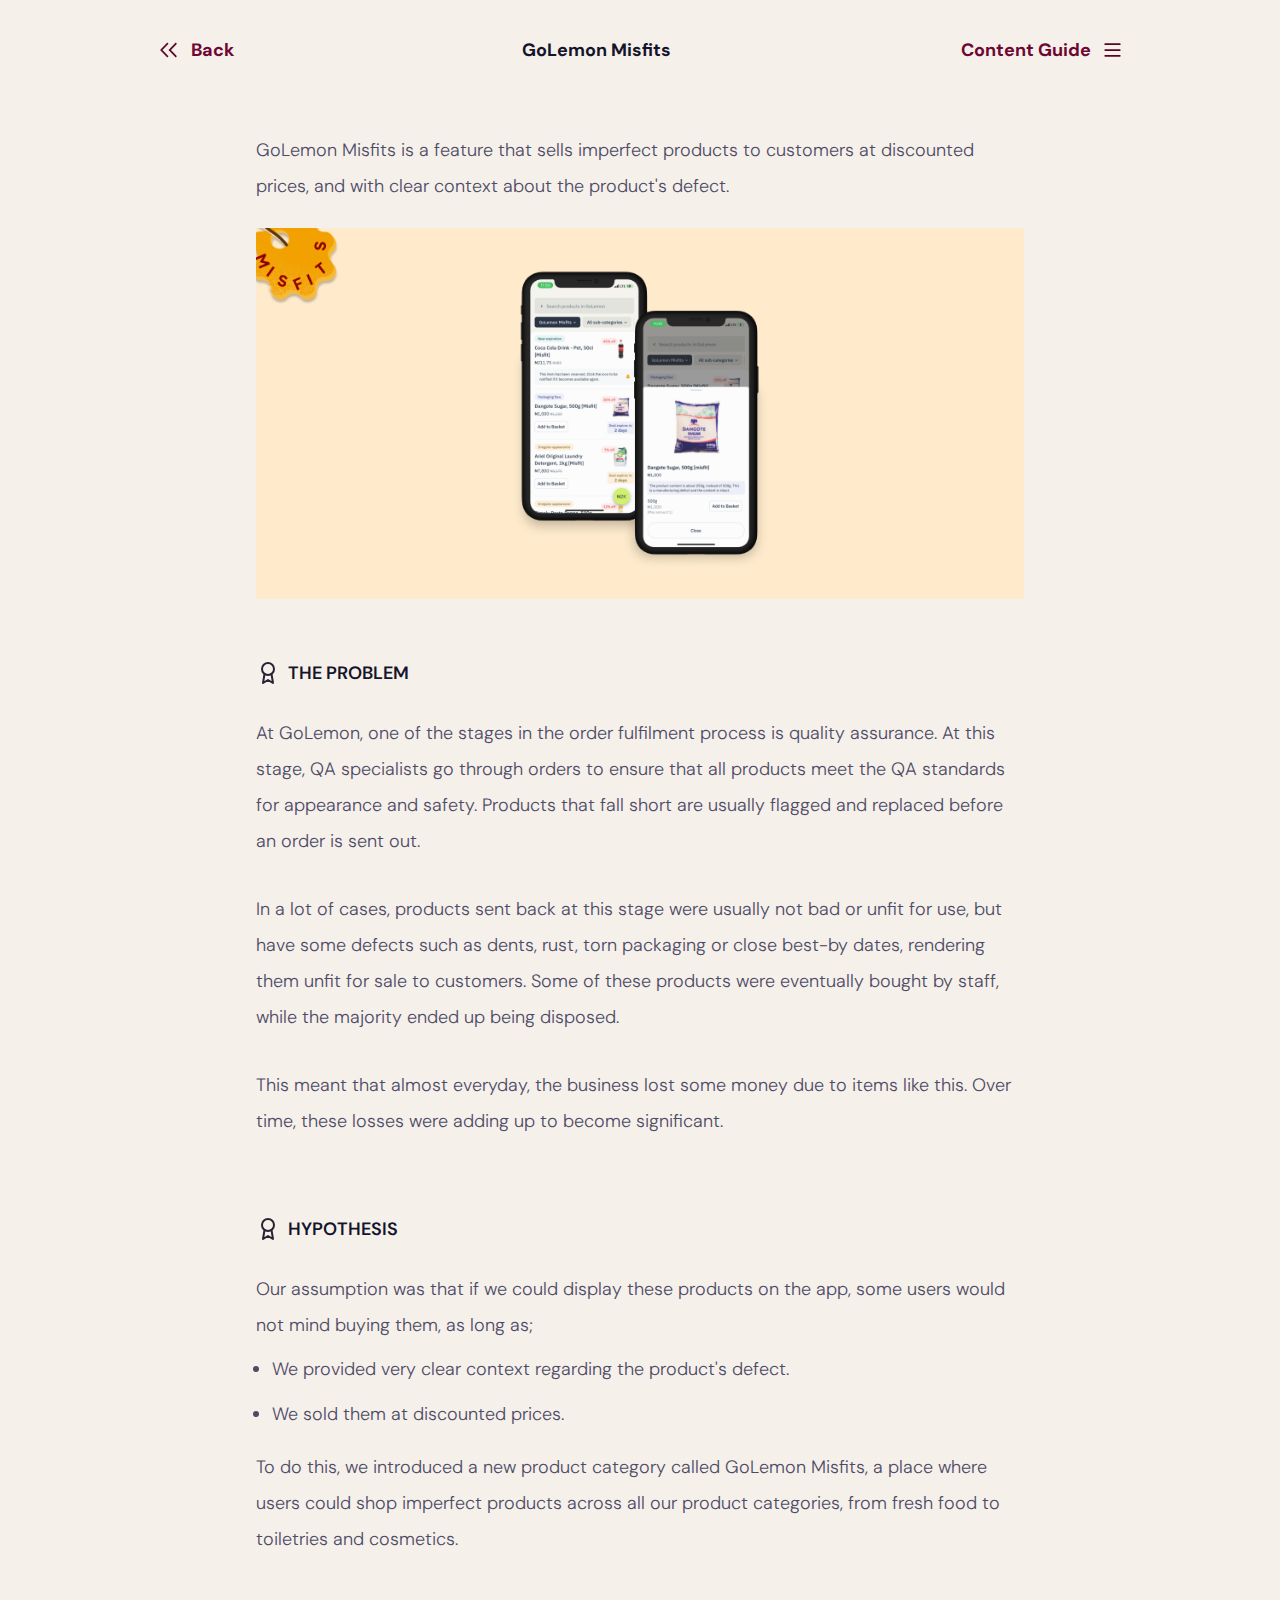
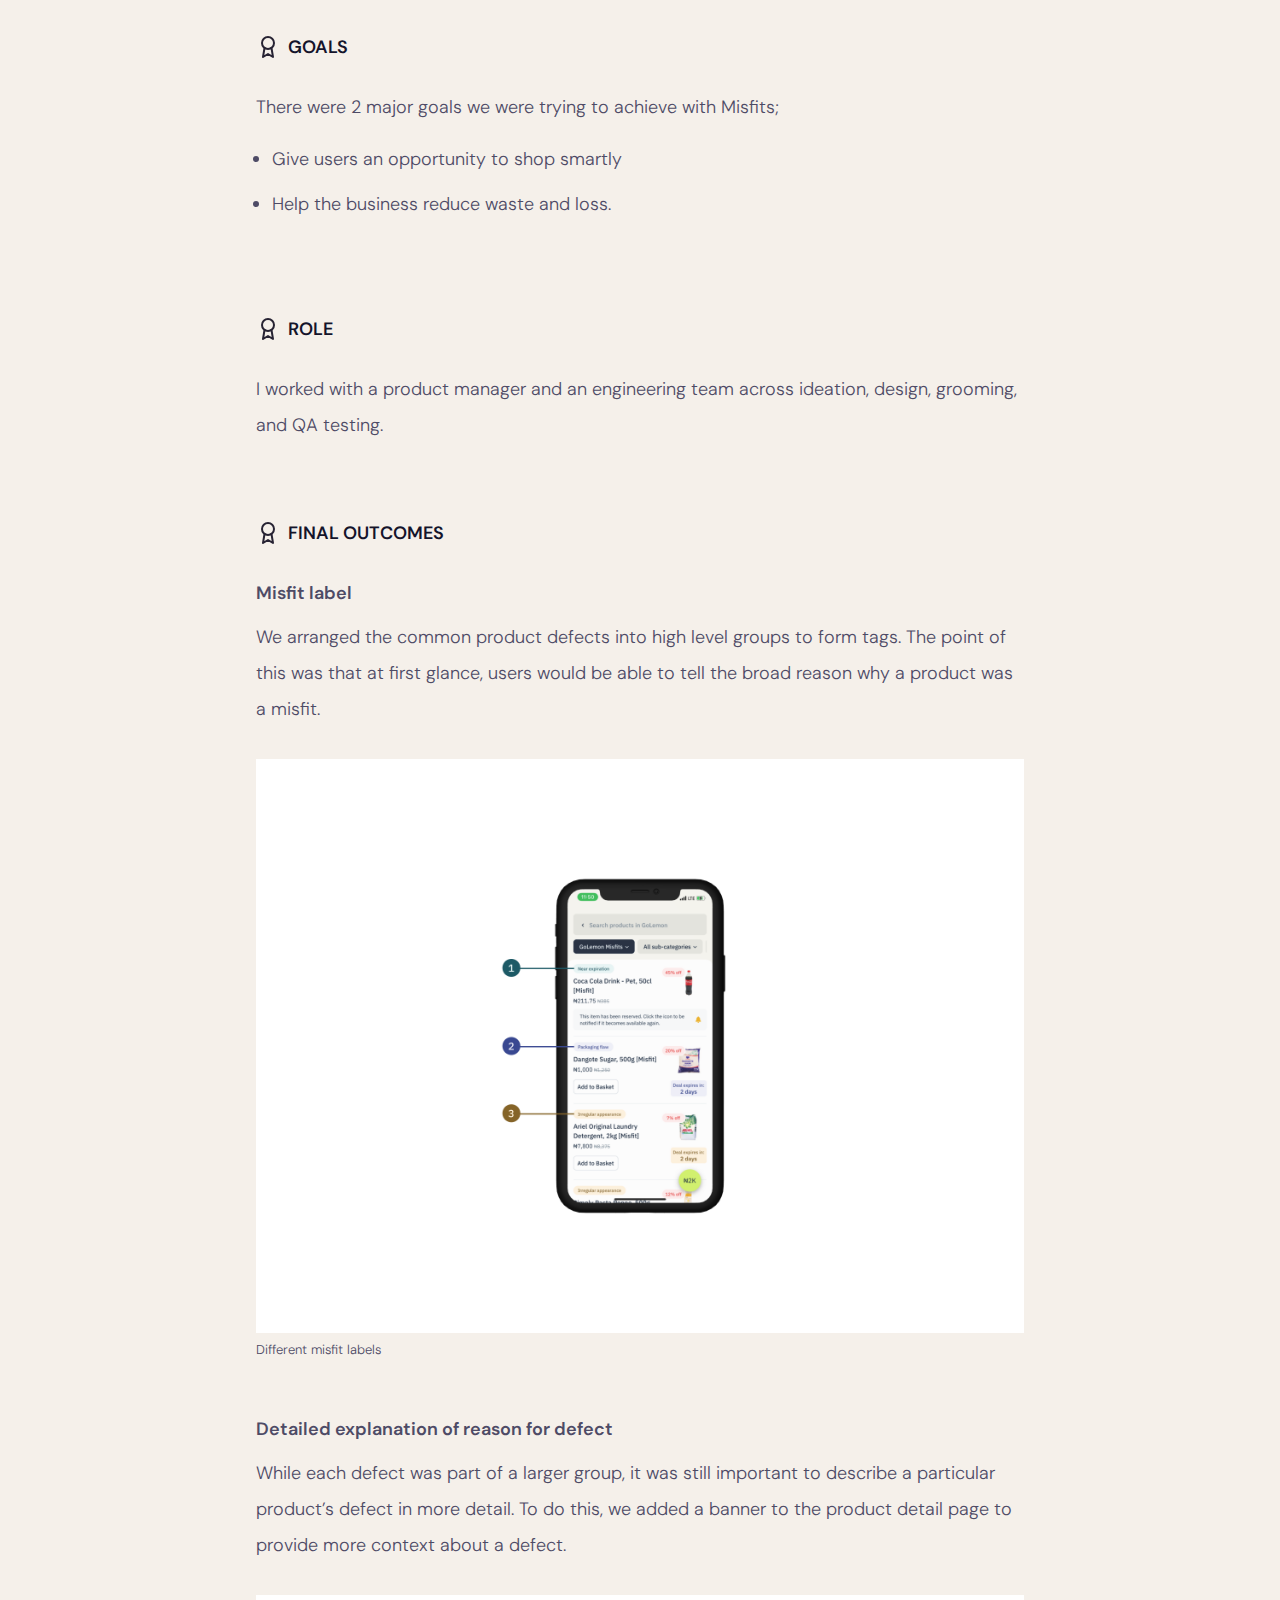
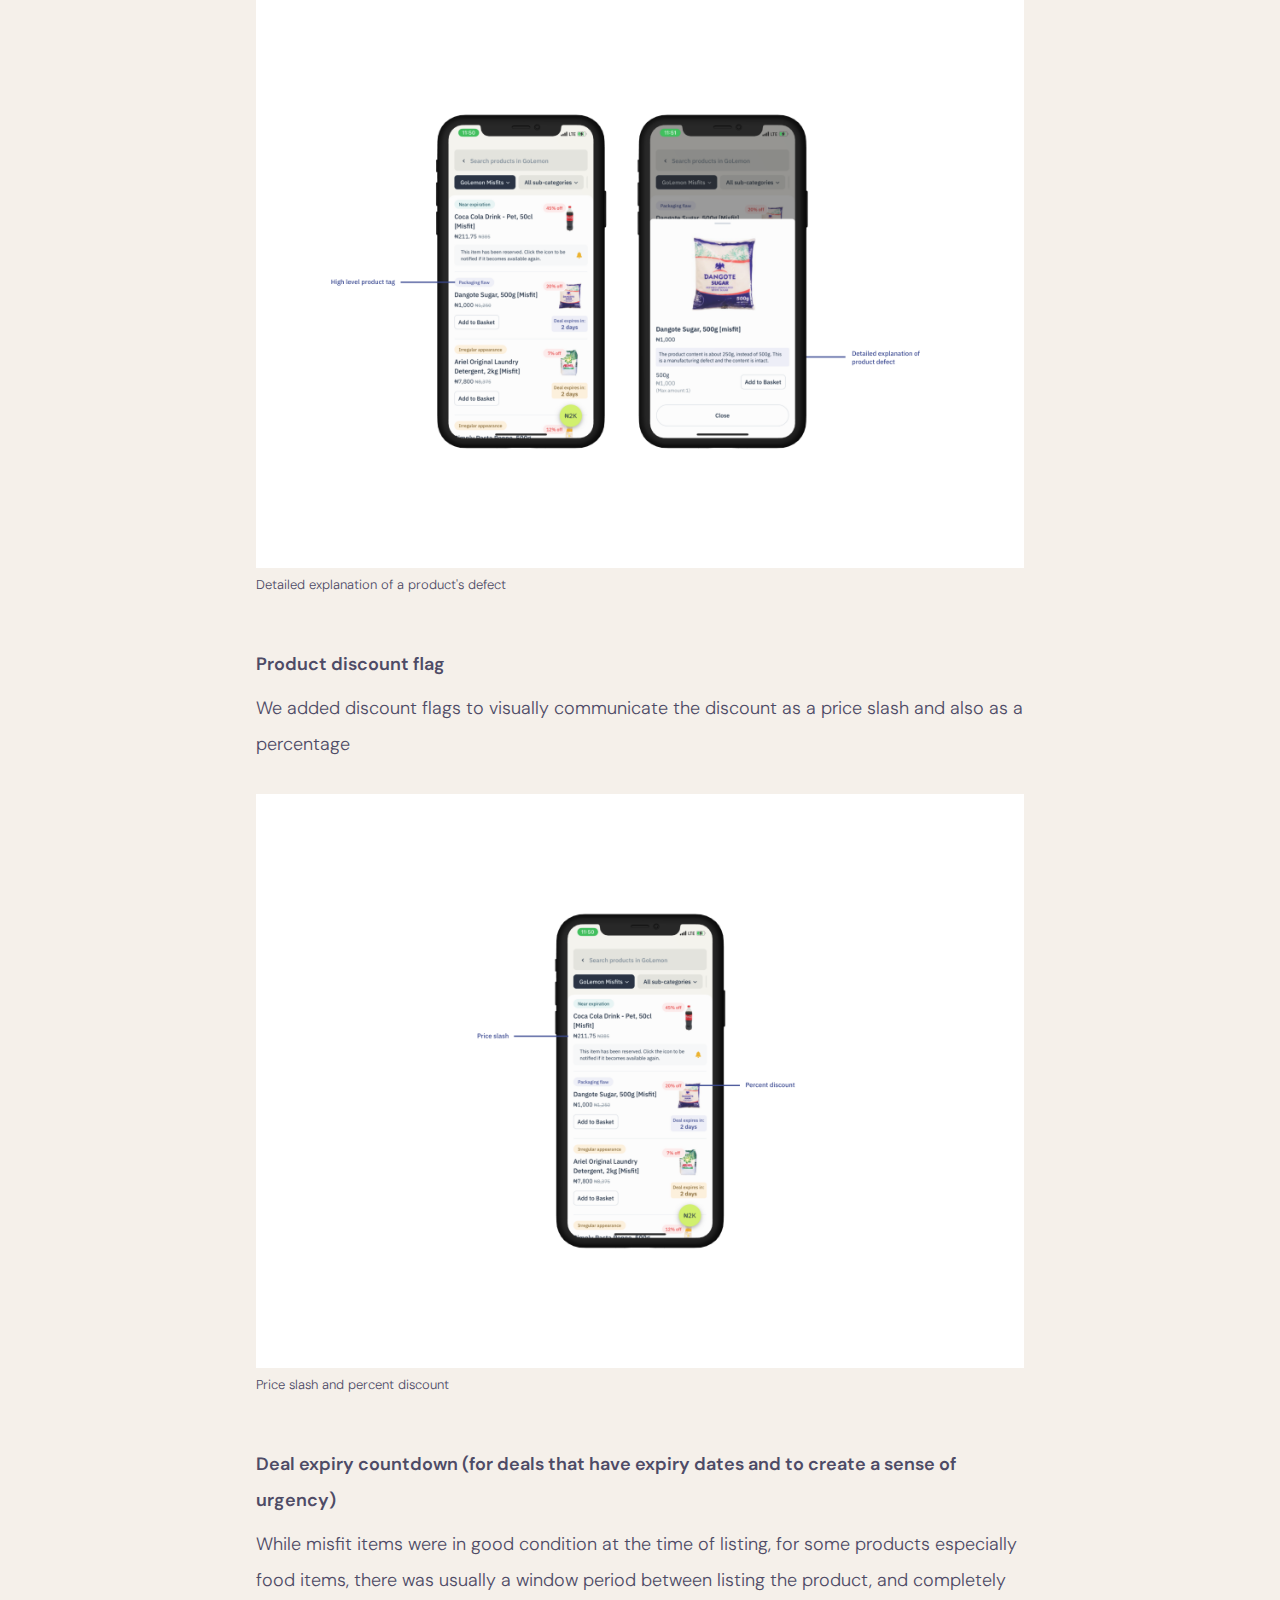
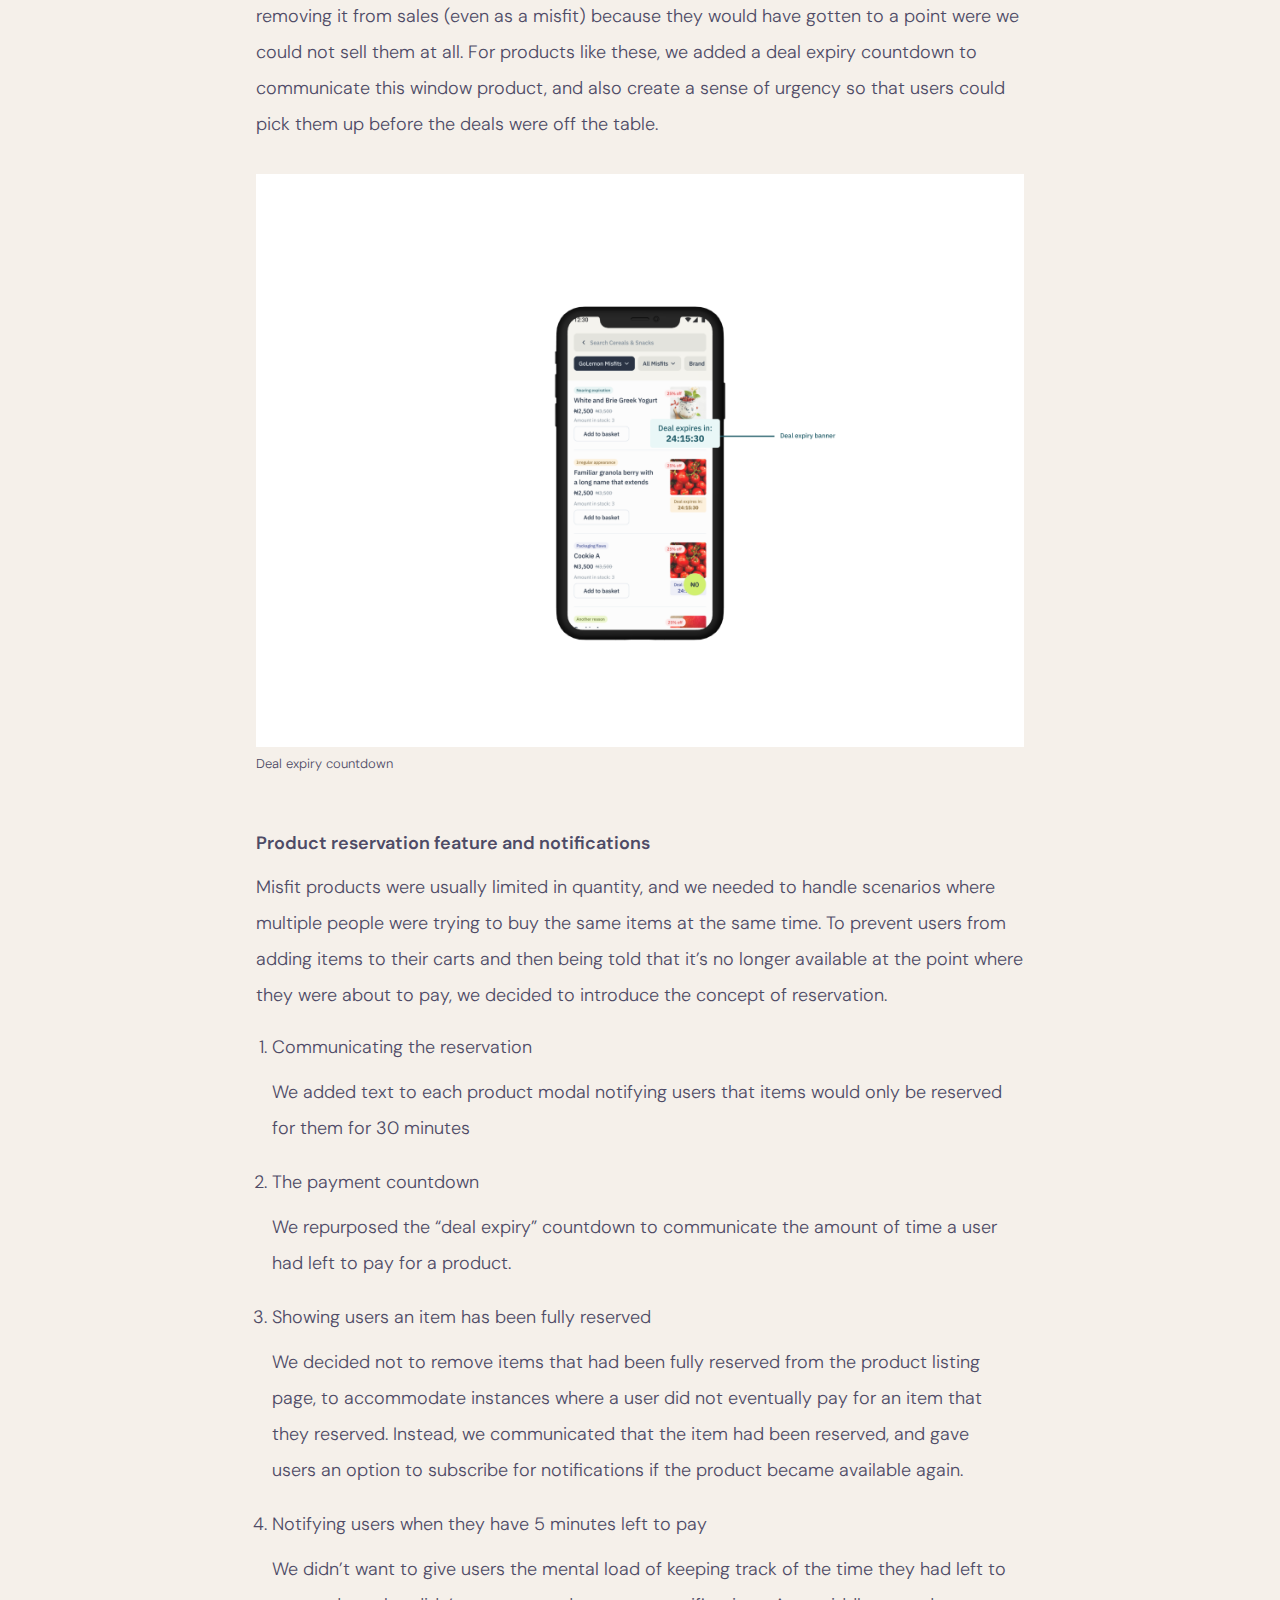
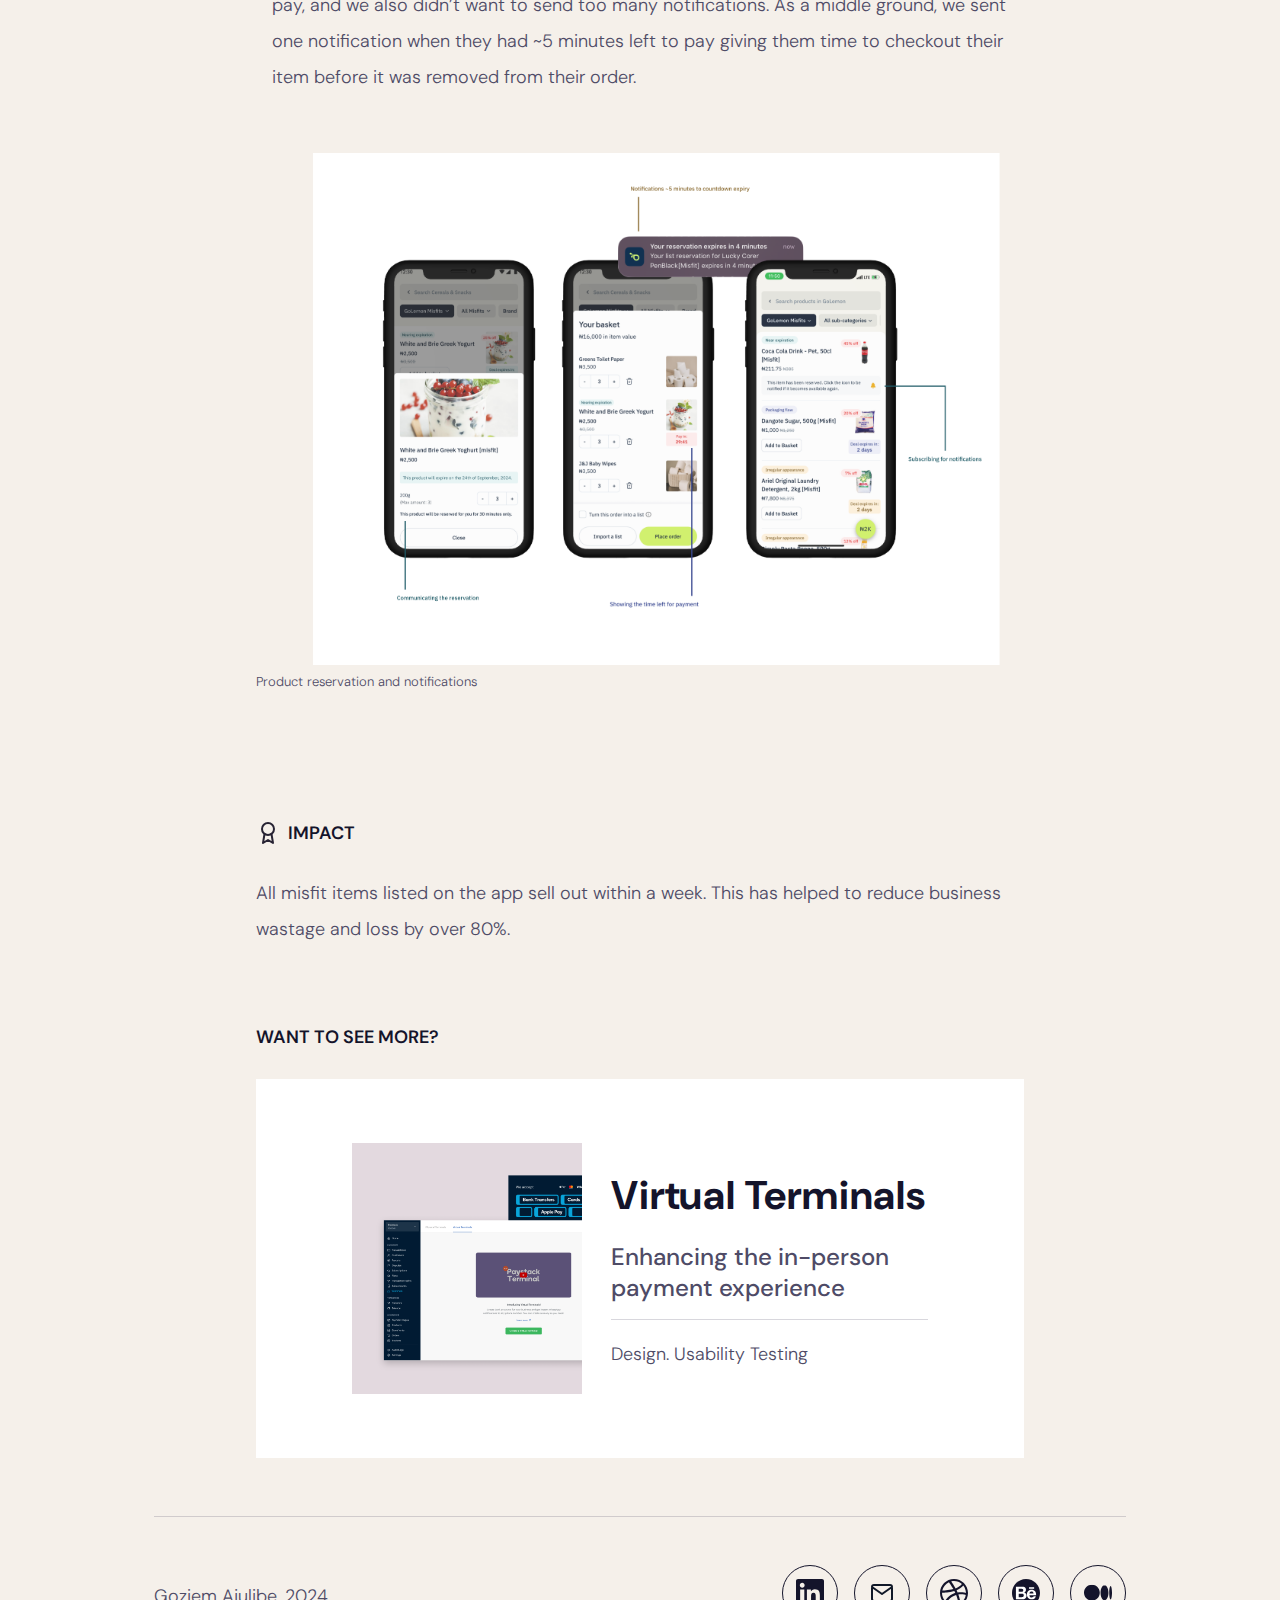
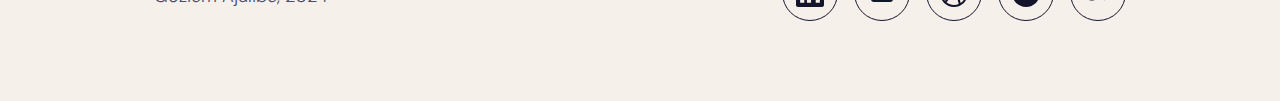
==== commit fd4e2330: "Content guide updates" ====
--- a/misfits.html
+++ b/misfits.html
@@ -13,7 +13,7 @@
     </head>
 
 
-    <body>
+    <body class="body-normal">
 
         <div class="page-nav">
             <a href="./index.html">
@@ -32,7 +32,7 @@
         </div>
 
 
-        <main>
+        <main class="case-studies">
 
             <div class="introduction">
                 <p>GoLemon Misfits is a feature that sells imperfect products to customers at discounted prices, and with clear context about the product's defect.</p>
--- a/styles.css
+++ b/styles.css
@@ -12,7 +12,18 @@
 body{
     background-color: #F5F0EA;
     width: 100vw;
-}
+    display: flex;
+    flex-direction: column;
+}
+
+.body-normal{
+    align-items: center;
+}
+
+.body-collapsed{
+    align-items: left;
+}
+
 
 a{
     font-family: "DM Sans", sans-serif;
@@ -45,6 +56,8 @@
 }
 
 header{
+    width: 100vw;
+    box-sizing: border-box;
     display: flex;
     gap: 3em;
     justify-content: space-between;
@@ -62,9 +75,10 @@
 
 main{
     padding: 0% 12%;
-}
-
-.main-collapsed{
+
+}
+
+.case-studies {
     width: 60%;
 }
 
@@ -240,7 +254,13 @@
 }
 
 footer{
-    padding: 2% 12%;  
+    padding: 2% 12%; 
+    width: 100vw; 
+    box-sizing: border-box;
+}
+
+.footer-collapsed{
+    width: 84%;
 }
 
 #footer-content{
@@ -266,6 +286,7 @@
 
 
 .page-nav{
+    width: 100vw;
     display: flex;
     justify-content: space-between;
     align-items: center;
@@ -274,6 +295,7 @@
     position: sticky;
     top: 0;
     z-index: 1;
+    box-sizing: border-box;
 }
 
 .back {
@@ -604,6 +626,15 @@
     .guide-container{
         width: 30%;
     }
+
+    .case-studies {
+        width: 100%;
+        box-sizing: border-box;
+    }
+
+    .footer-collapsed{
+        width: 100%;
+    }
 }
 
 
@@ -650,7 +681,15 @@
         width: 30%;
     }
 
-    
+    .case-studies {
+        width: 100%;
+        box-sizing: border-box;
+    }
+
+    .footer-collapsed{
+        width: 100%;
+    }
+
     
 }
 
@@ -818,7 +857,7 @@
     }
 
     li{
-        font-size: small;
+        font-size: medium;
     }
 
     .see-more{
@@ -827,11 +866,12 @@
         align-items: center;
         gap: 2em;
         background-color: #FFFFFF;
-        padding: 2em 3em;
+        padding: 2em 2em;
     }
 
     .see-more > img{
         width: 100%;
+        height: 50%;
     }
 
     .see-more > div{
@@ -864,4 +904,13 @@
         display: none;
     }
 
+    .case-studies {
+        width: 100%;
+        box-sizing: border-box;
+    }
+
+    .footer-collapsed{
+        width: 100%;
+    }
+
 }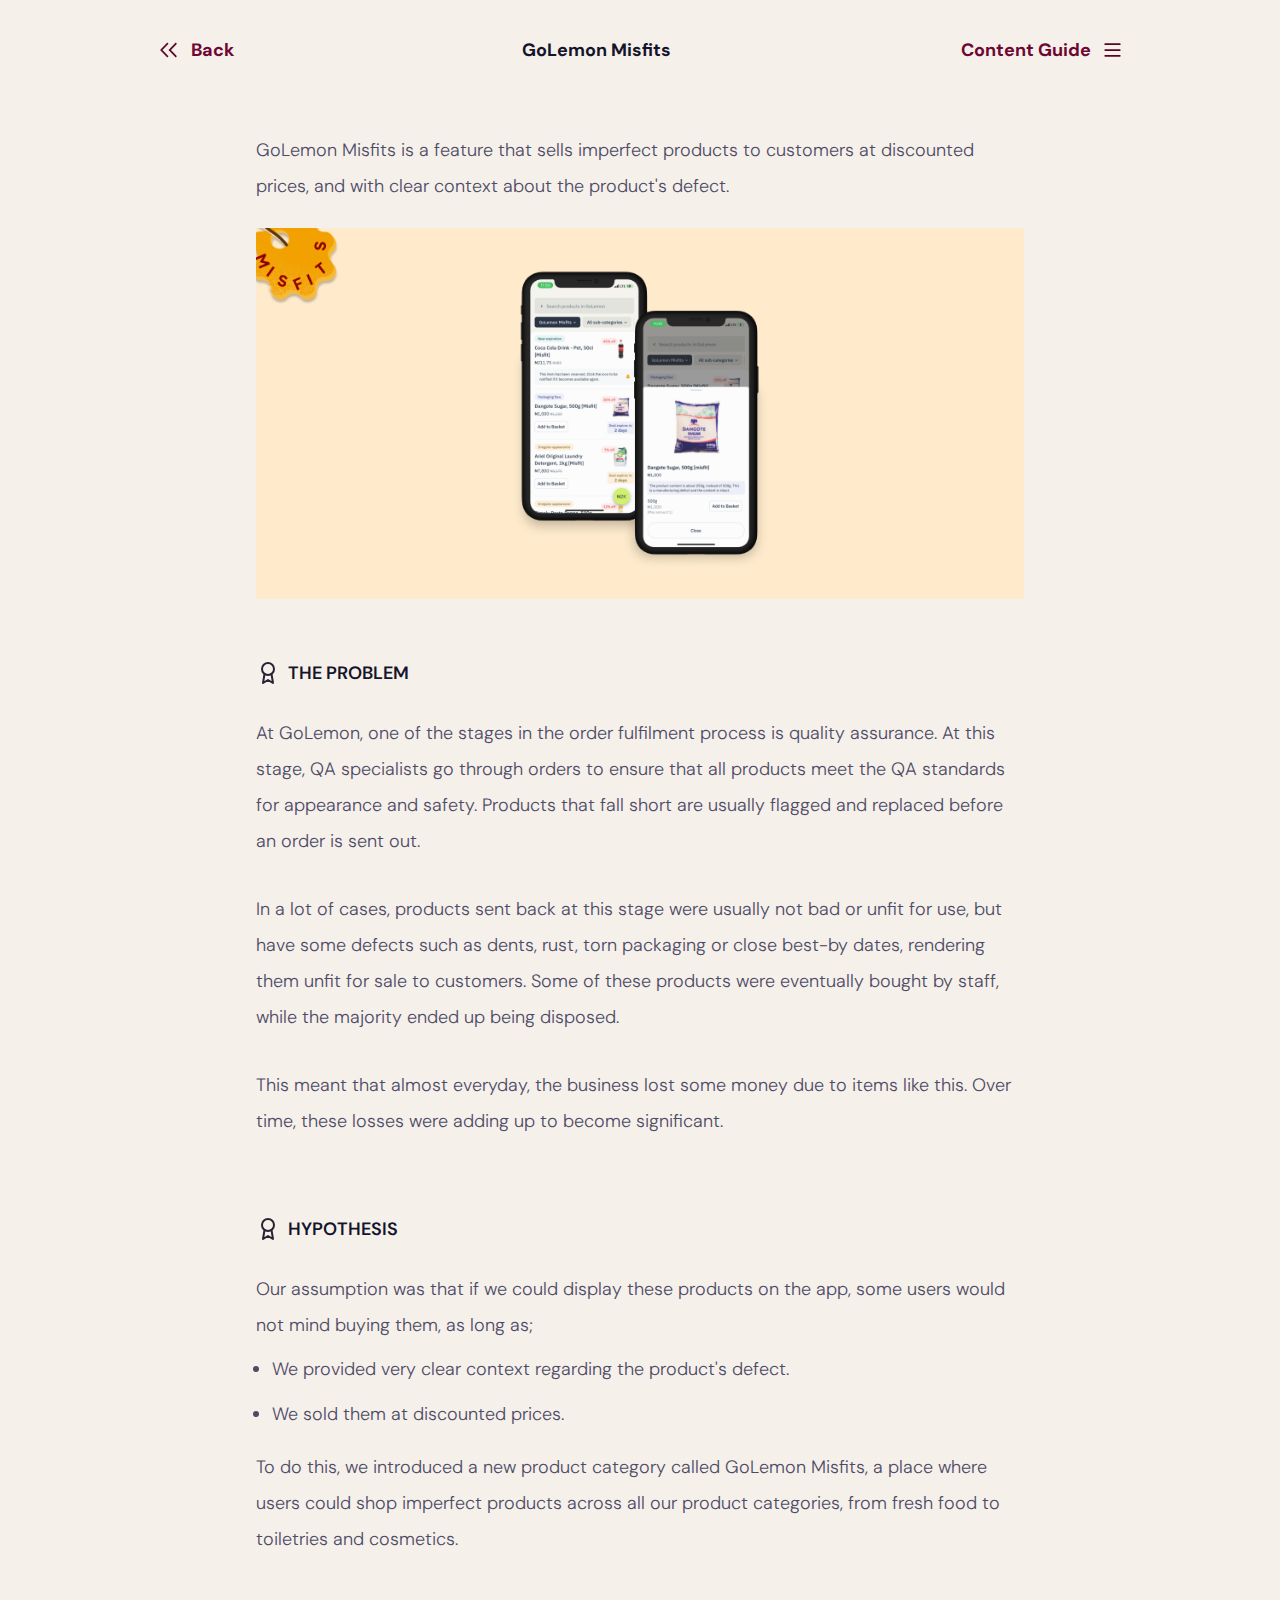
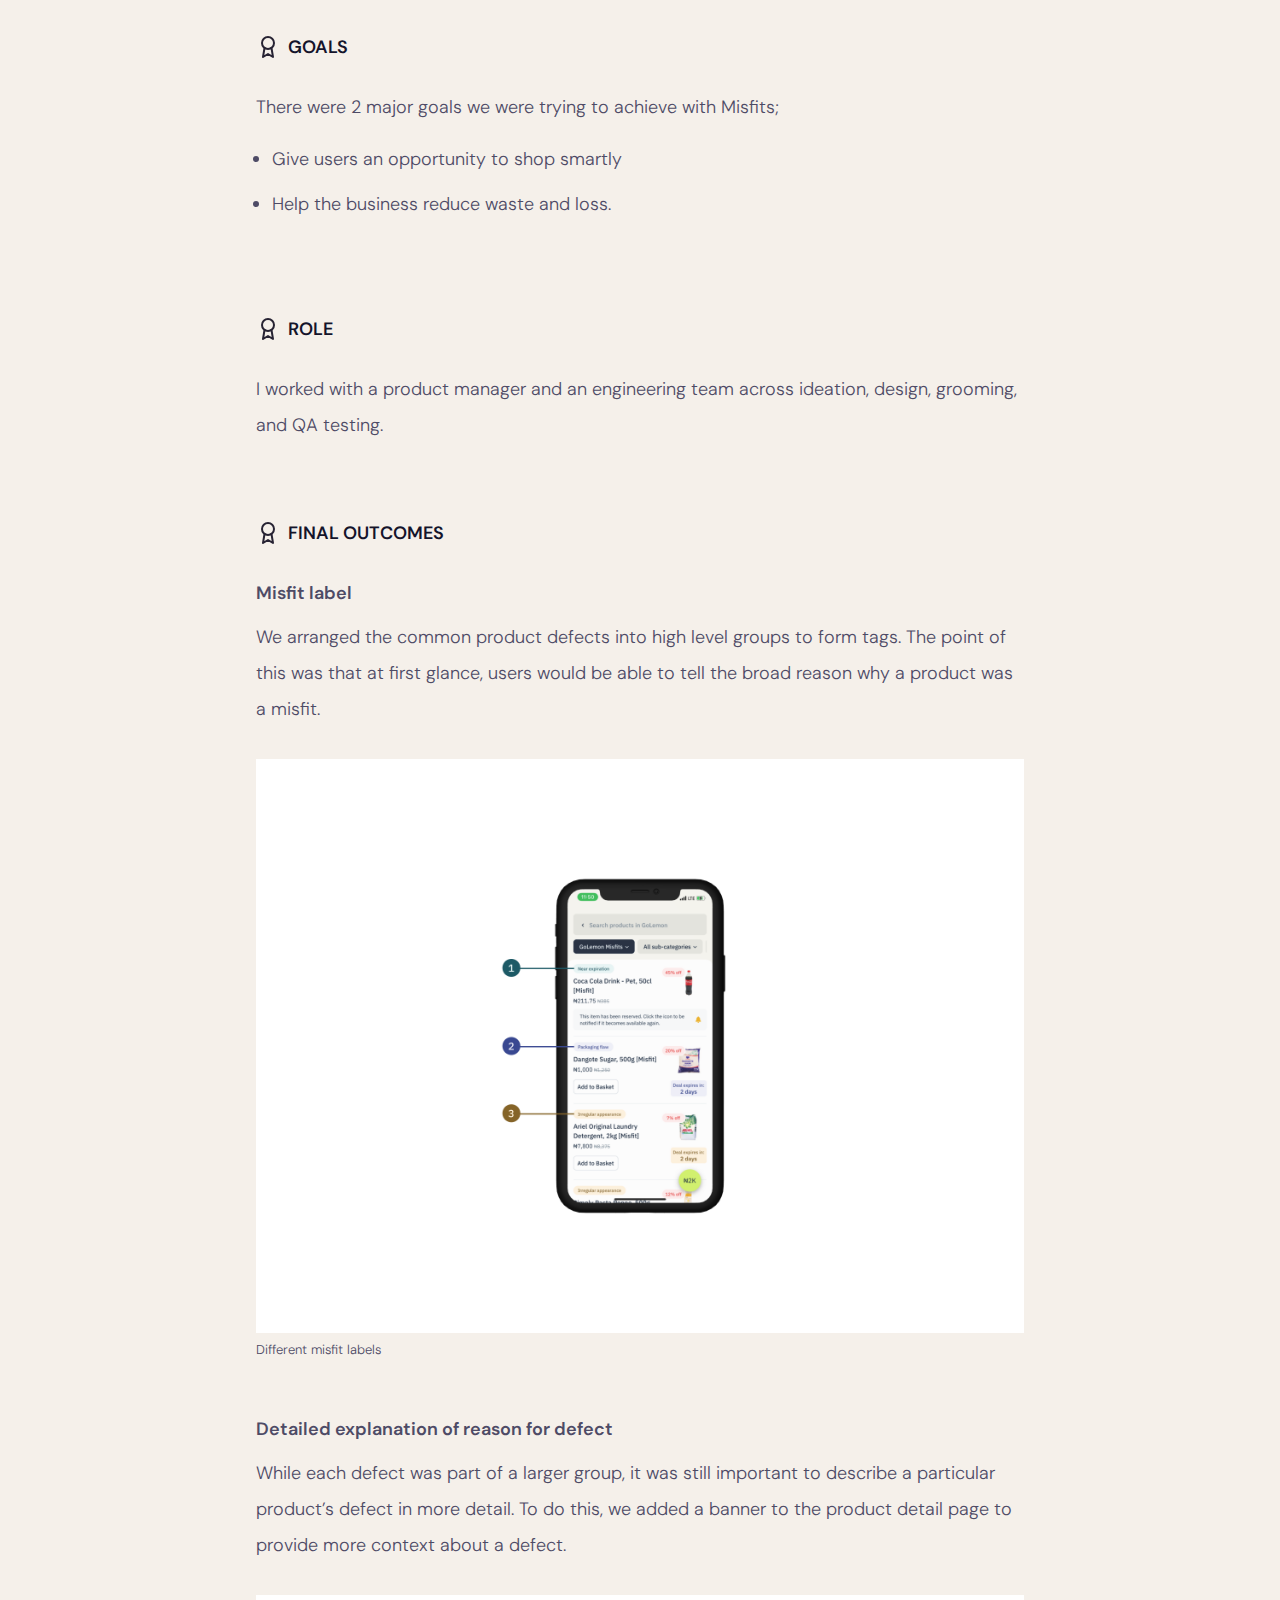
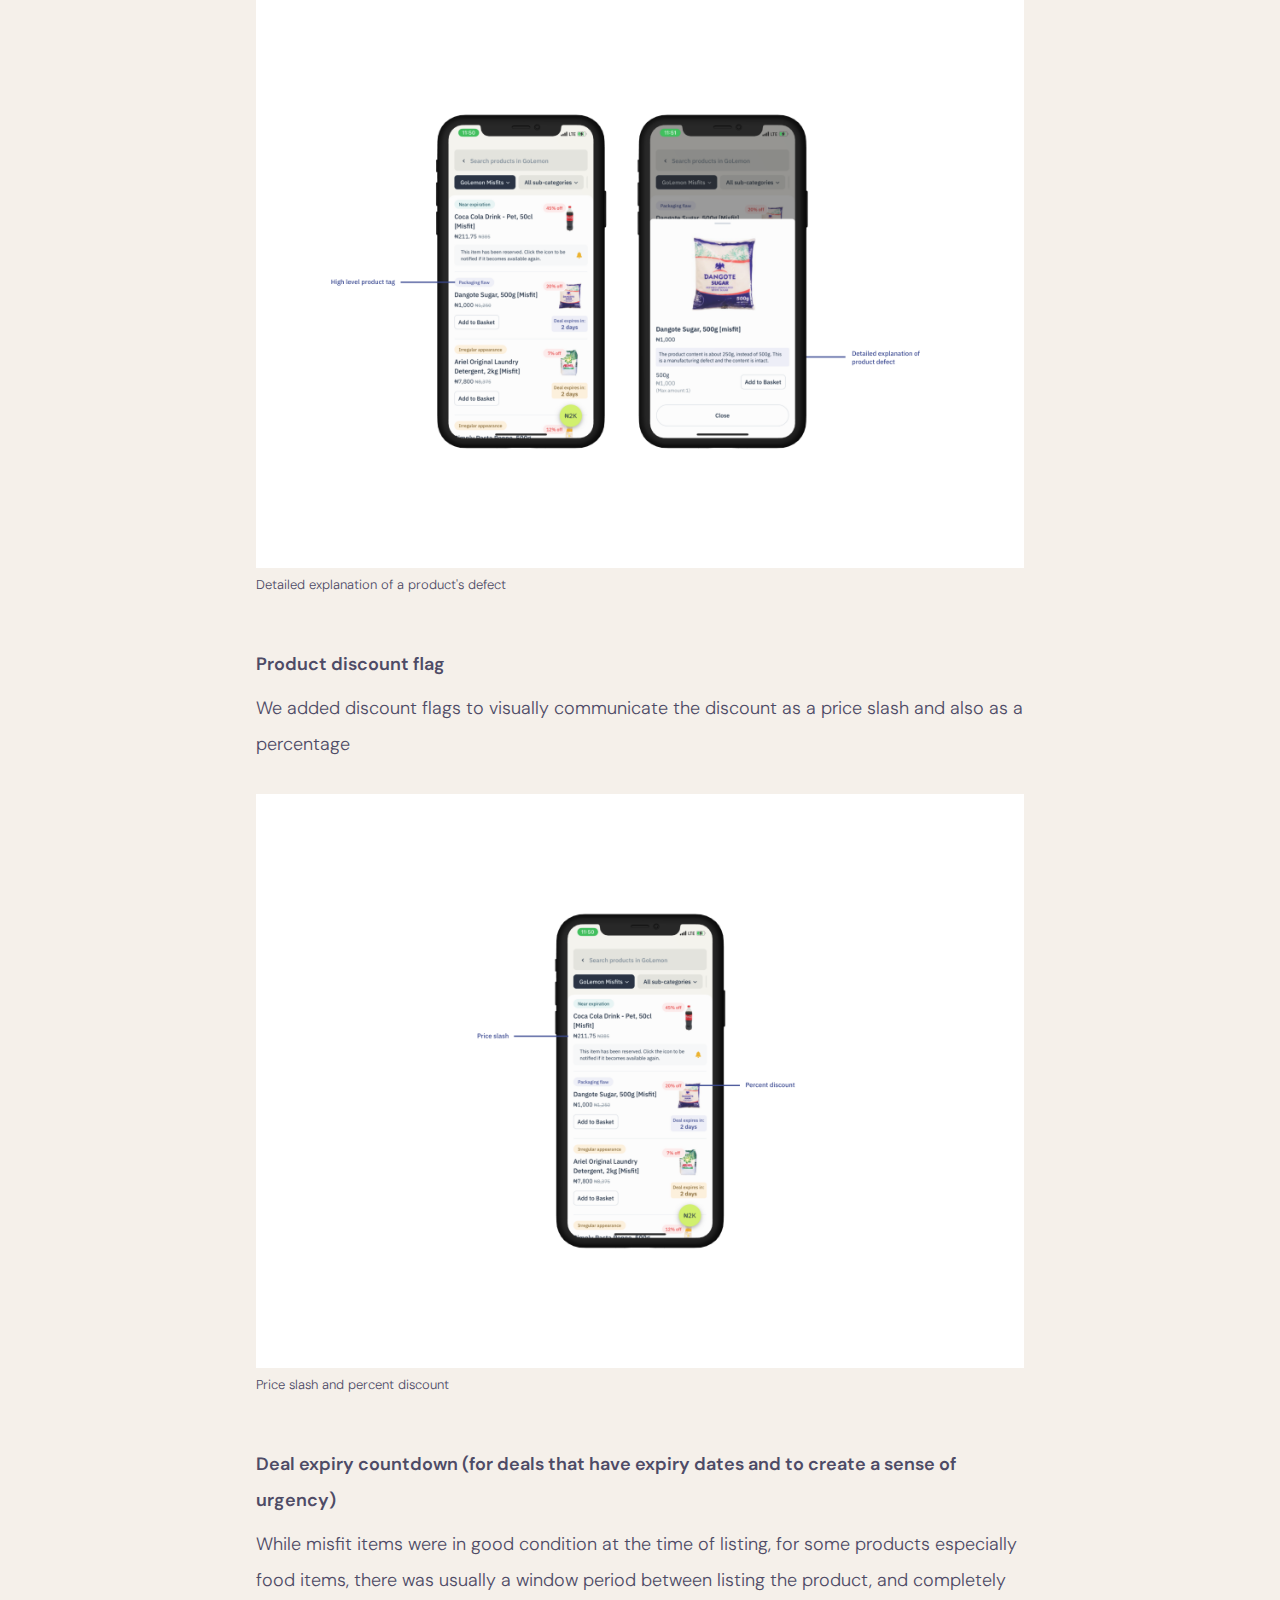
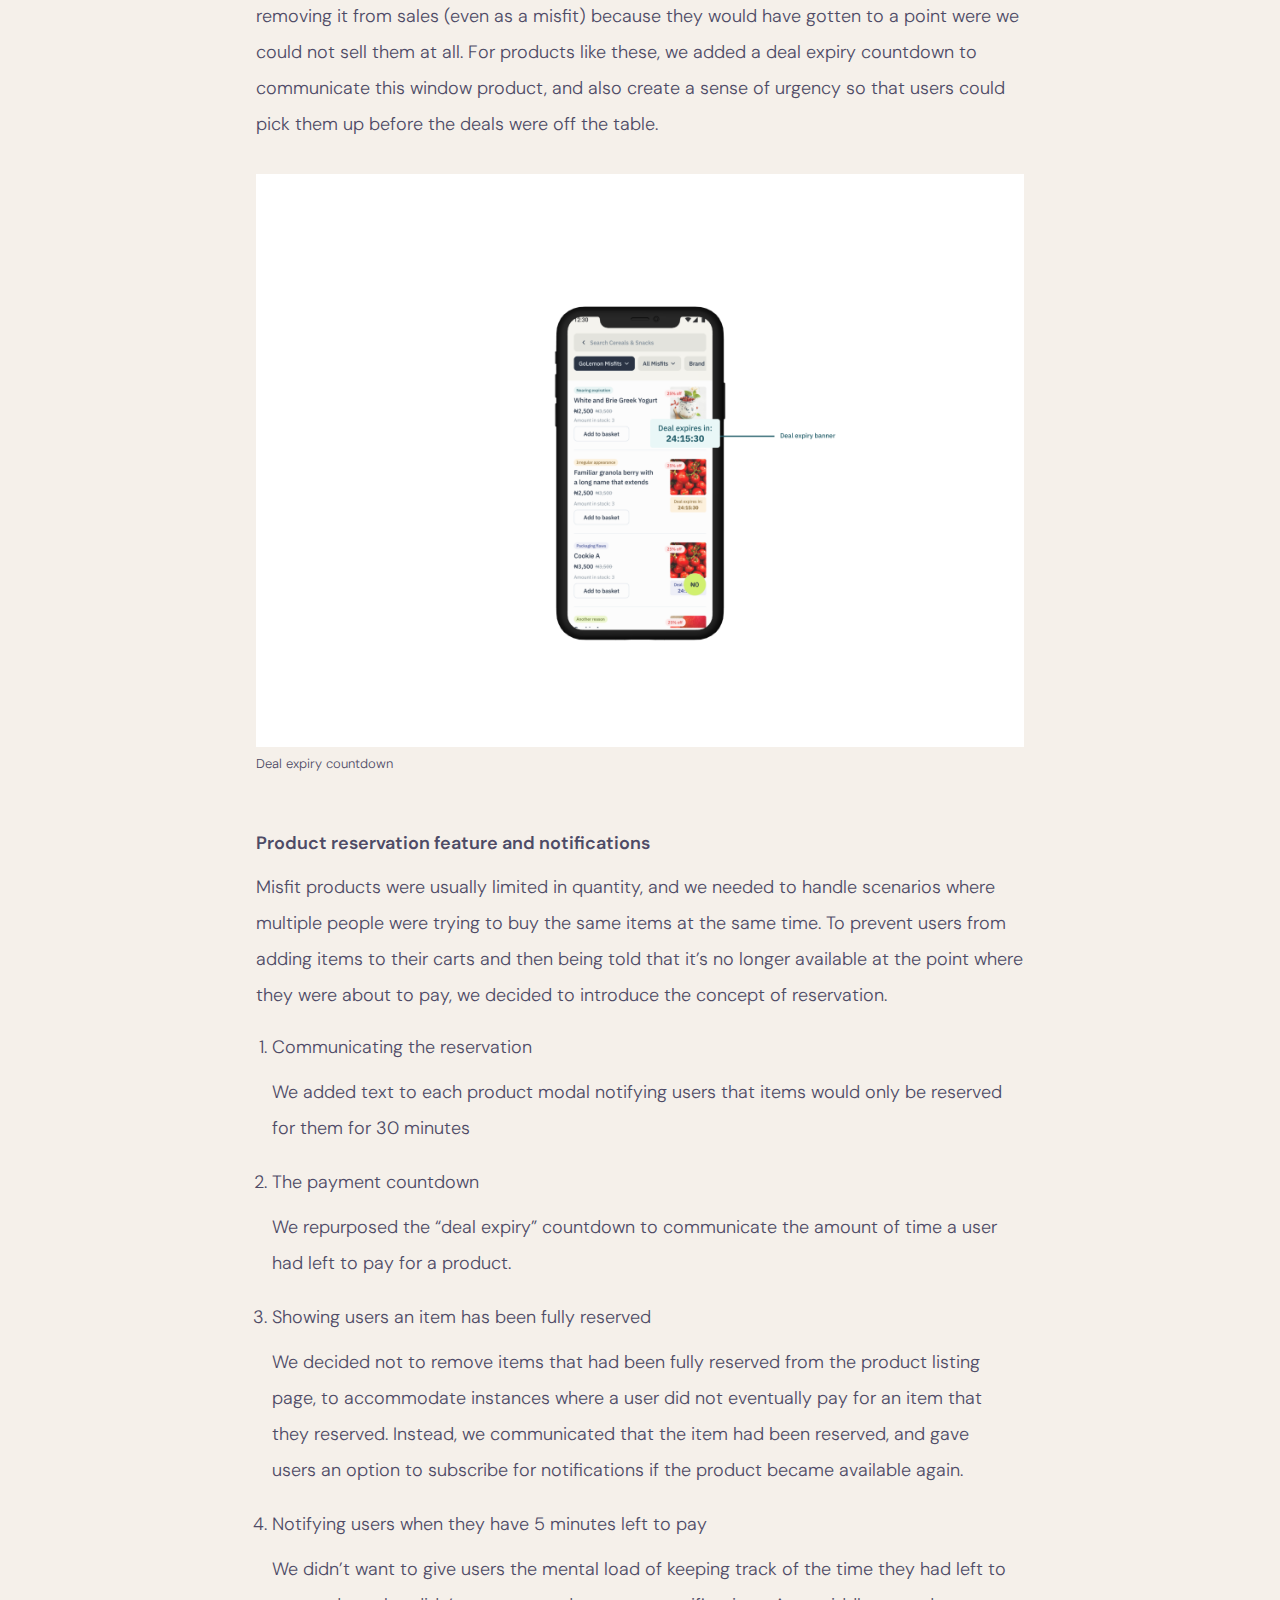
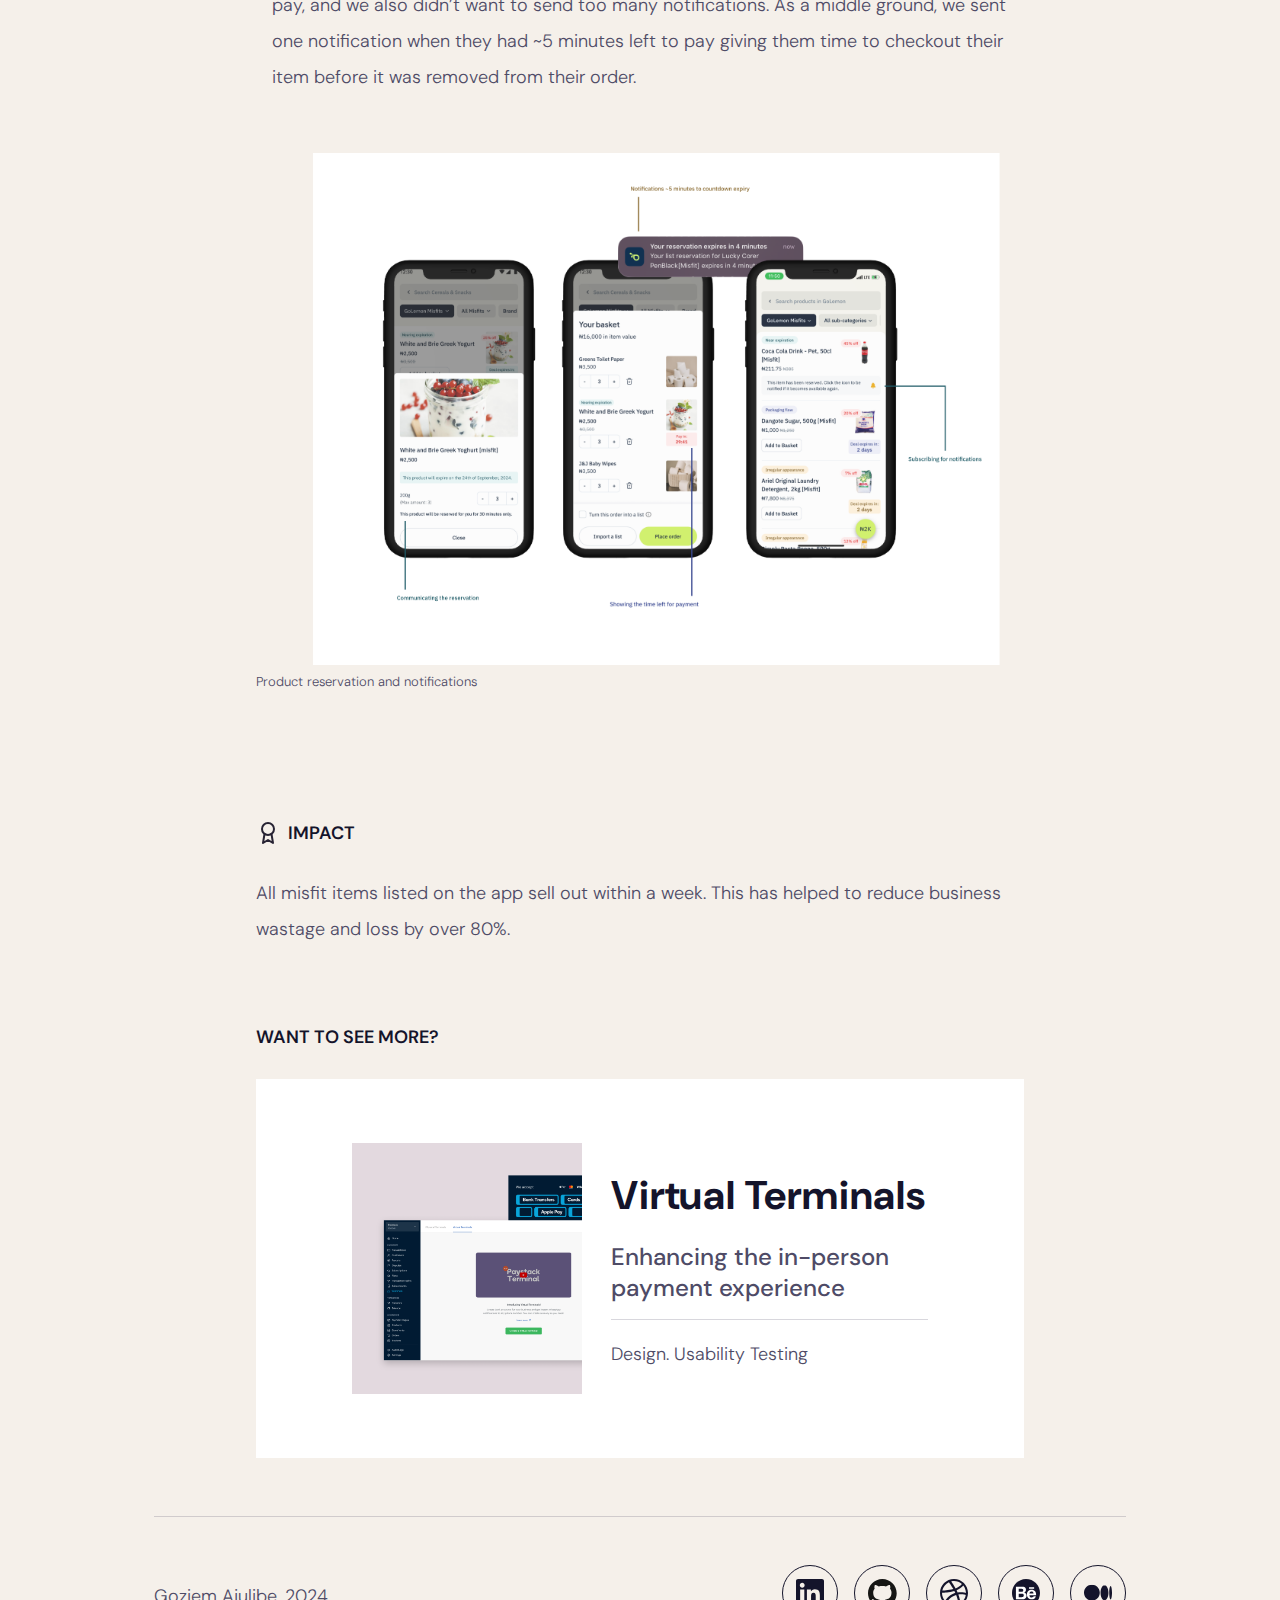
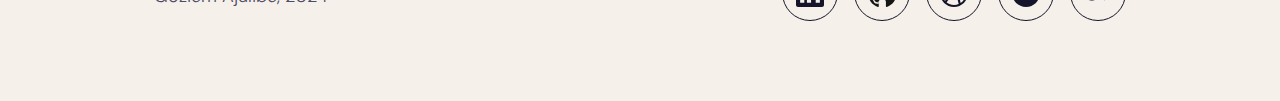
==== commit e439ed70: "logo change" ====
--- a/misfits.html
+++ b/misfits.html
@@ -206,7 +206,7 @@
                     <p>Goziem Ajulibe, 2024</p>
                     <div id="footer-icons">
                         <a href="https://www.linkedin.com/in/goziem-ajulibe" class="icon"><img src="./Icons/linkedin.svg" alt="linkedin logo" ></a>
-                        <a href="mailto:goziemajulibe@gmail.com" class="icon"><img src="./Icons/email.svg" alt="email logo" ></a>
+                        <a href="https://github.com/GoziemAjulibe" class="icon"><img src="./Icons/github.svg" alt="github logo" ></a>
                         <a href="https://dribbble.com/Goziem" class="icon"><img src="./Icons/dribbble.svg" alt="dribbble logo" ></a>
                         <a href="https://www.behance.net/goziem" class="icon"><img src="./Icons/behance.svg" alt="behance logo" ></a>
                         <a href="https://medium.com/@goziemajulibe" class="icon"><img src="./Icons/medium.svg" alt="medium logo" ></a>
--- a/styles.css
+++ b/styles.css
@@ -368,6 +368,8 @@
     display: flex;
     flex-direction: column;
     gap: 24px;
+    overflow-y: auto;
+    padding-bottom: 6em;
 }
 
 .open{
